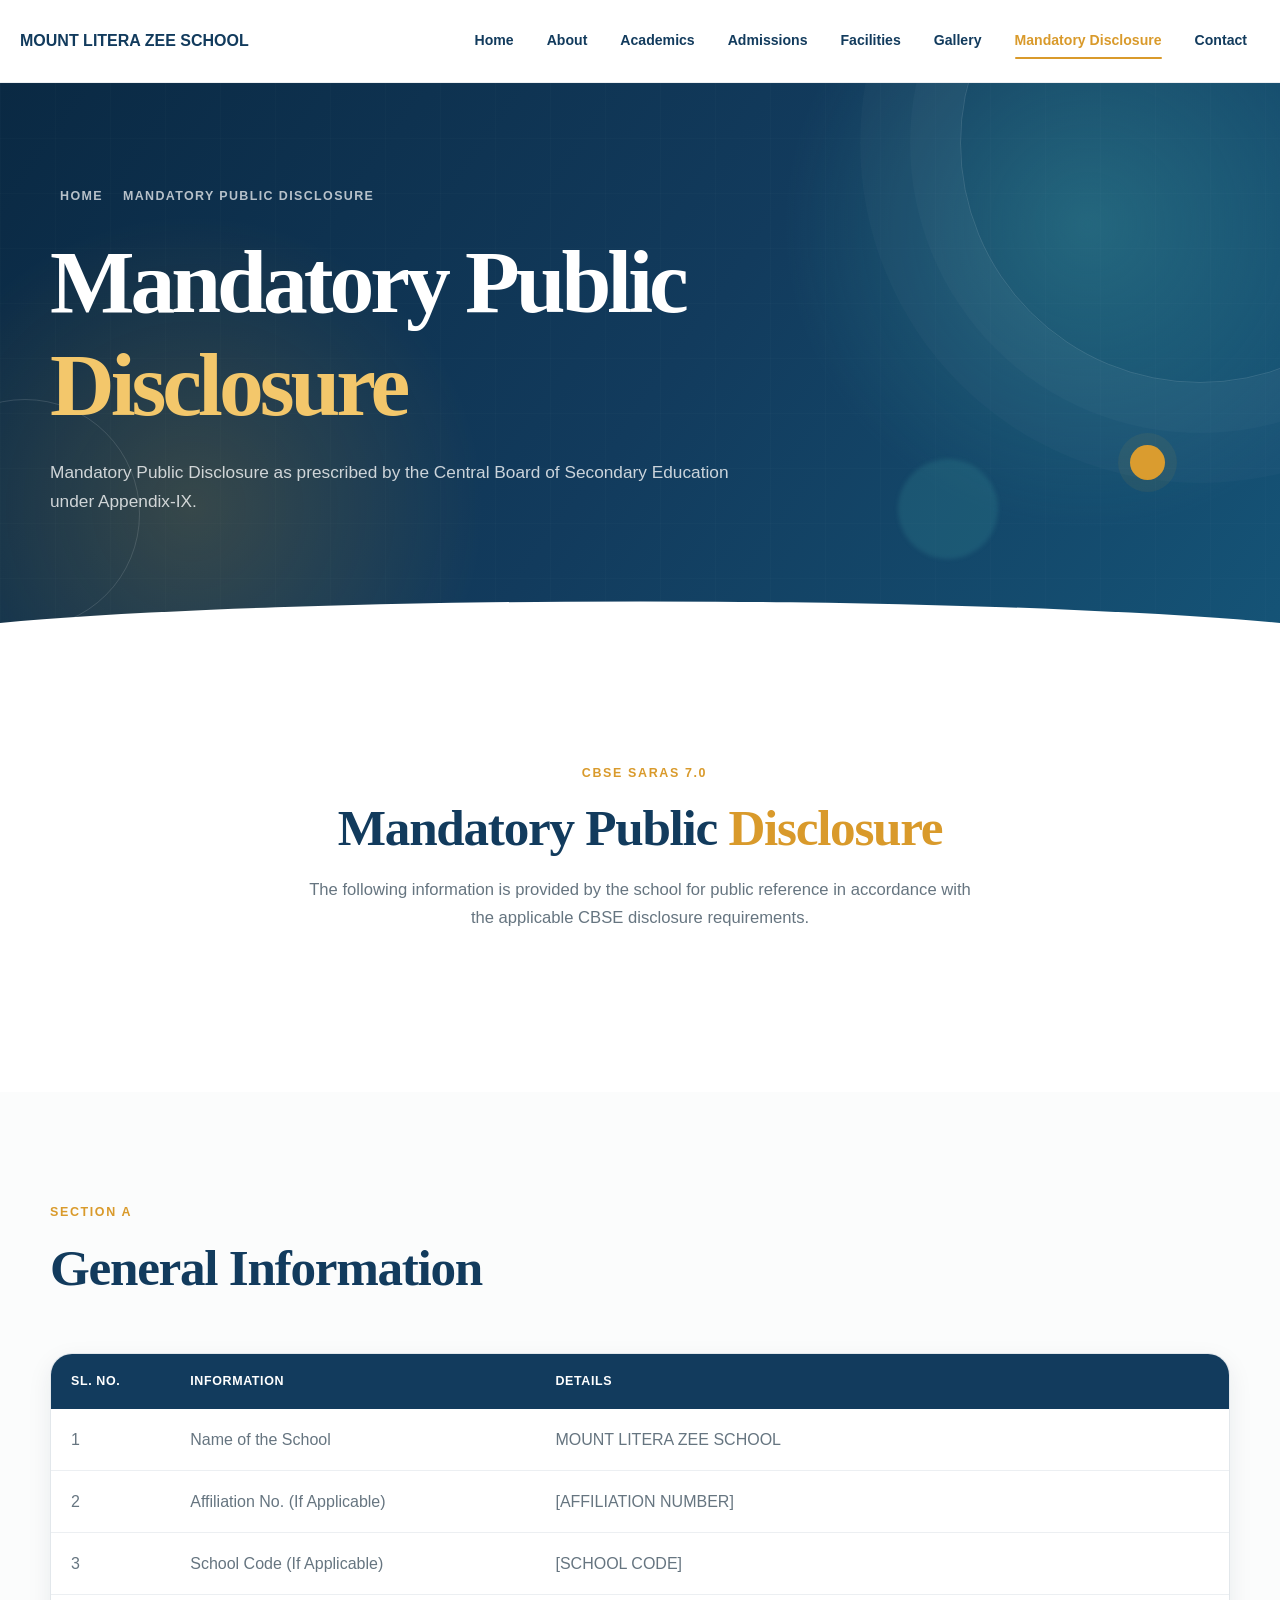
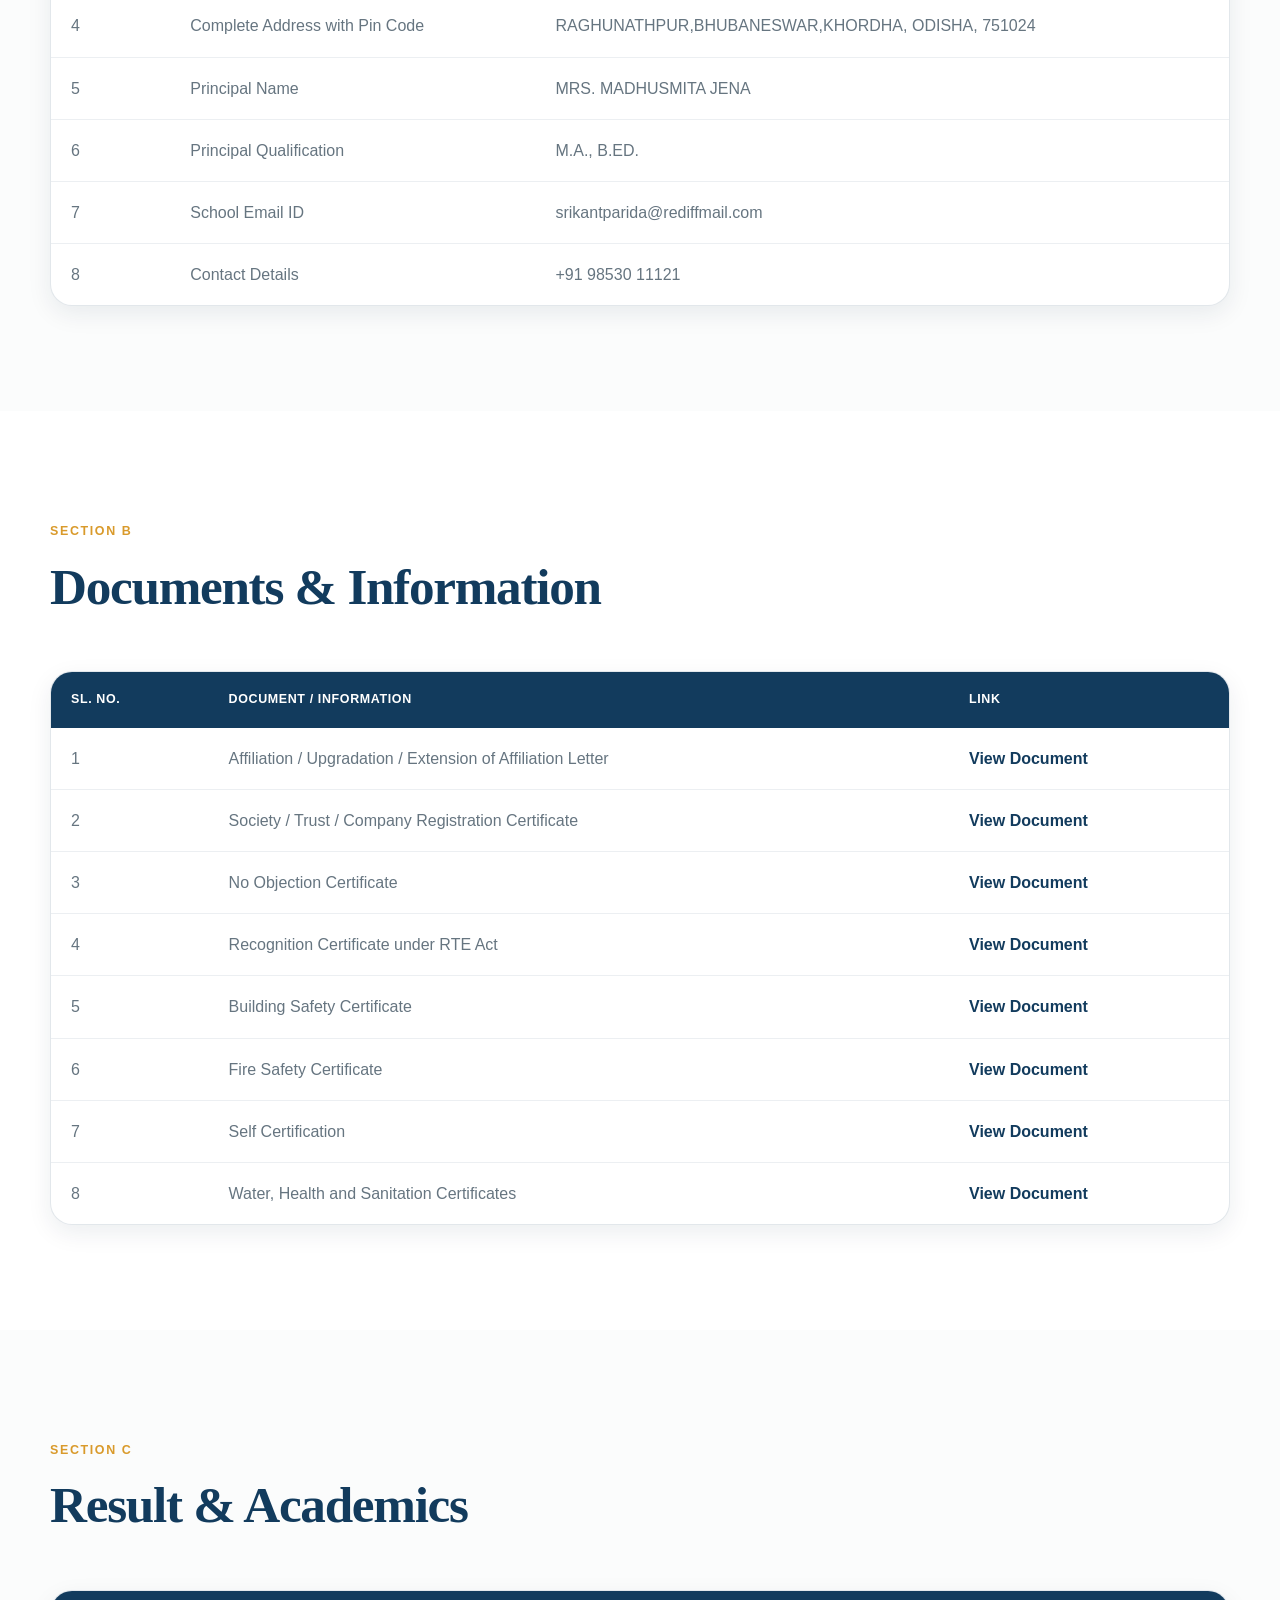
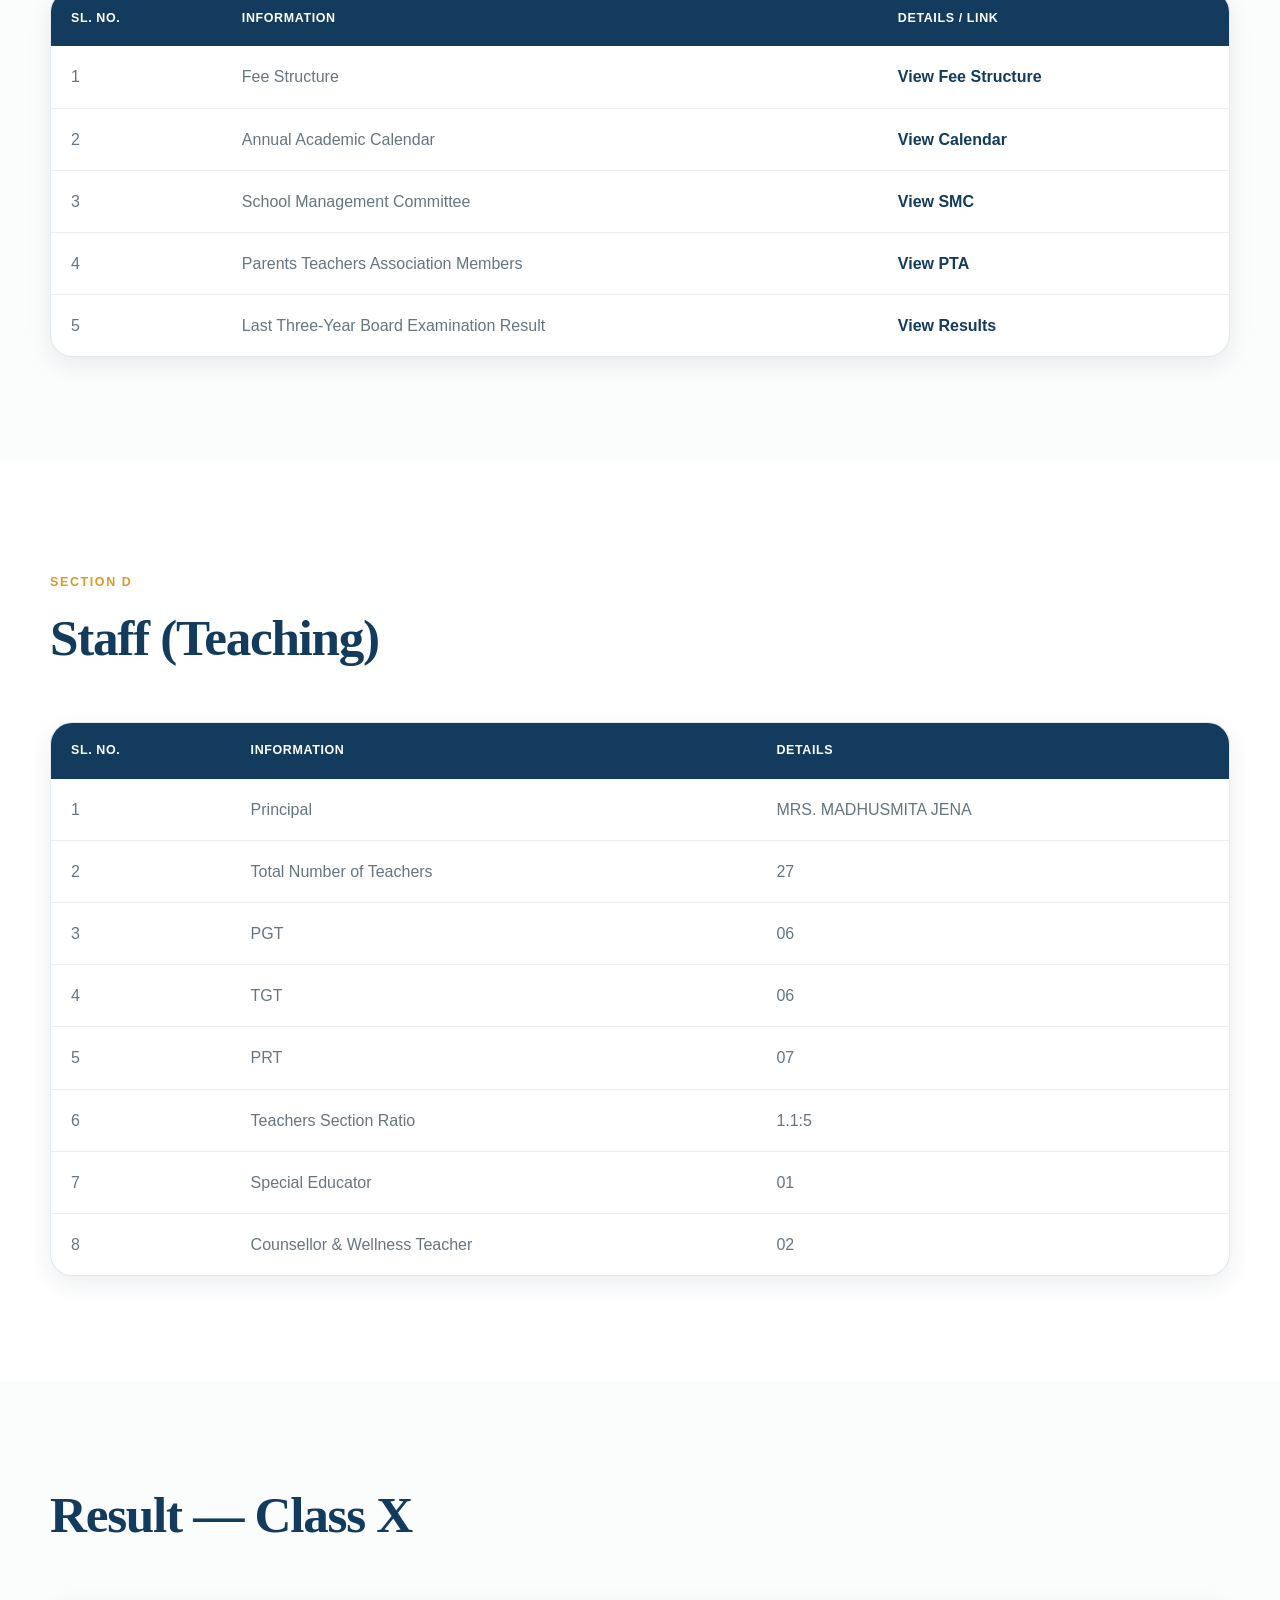
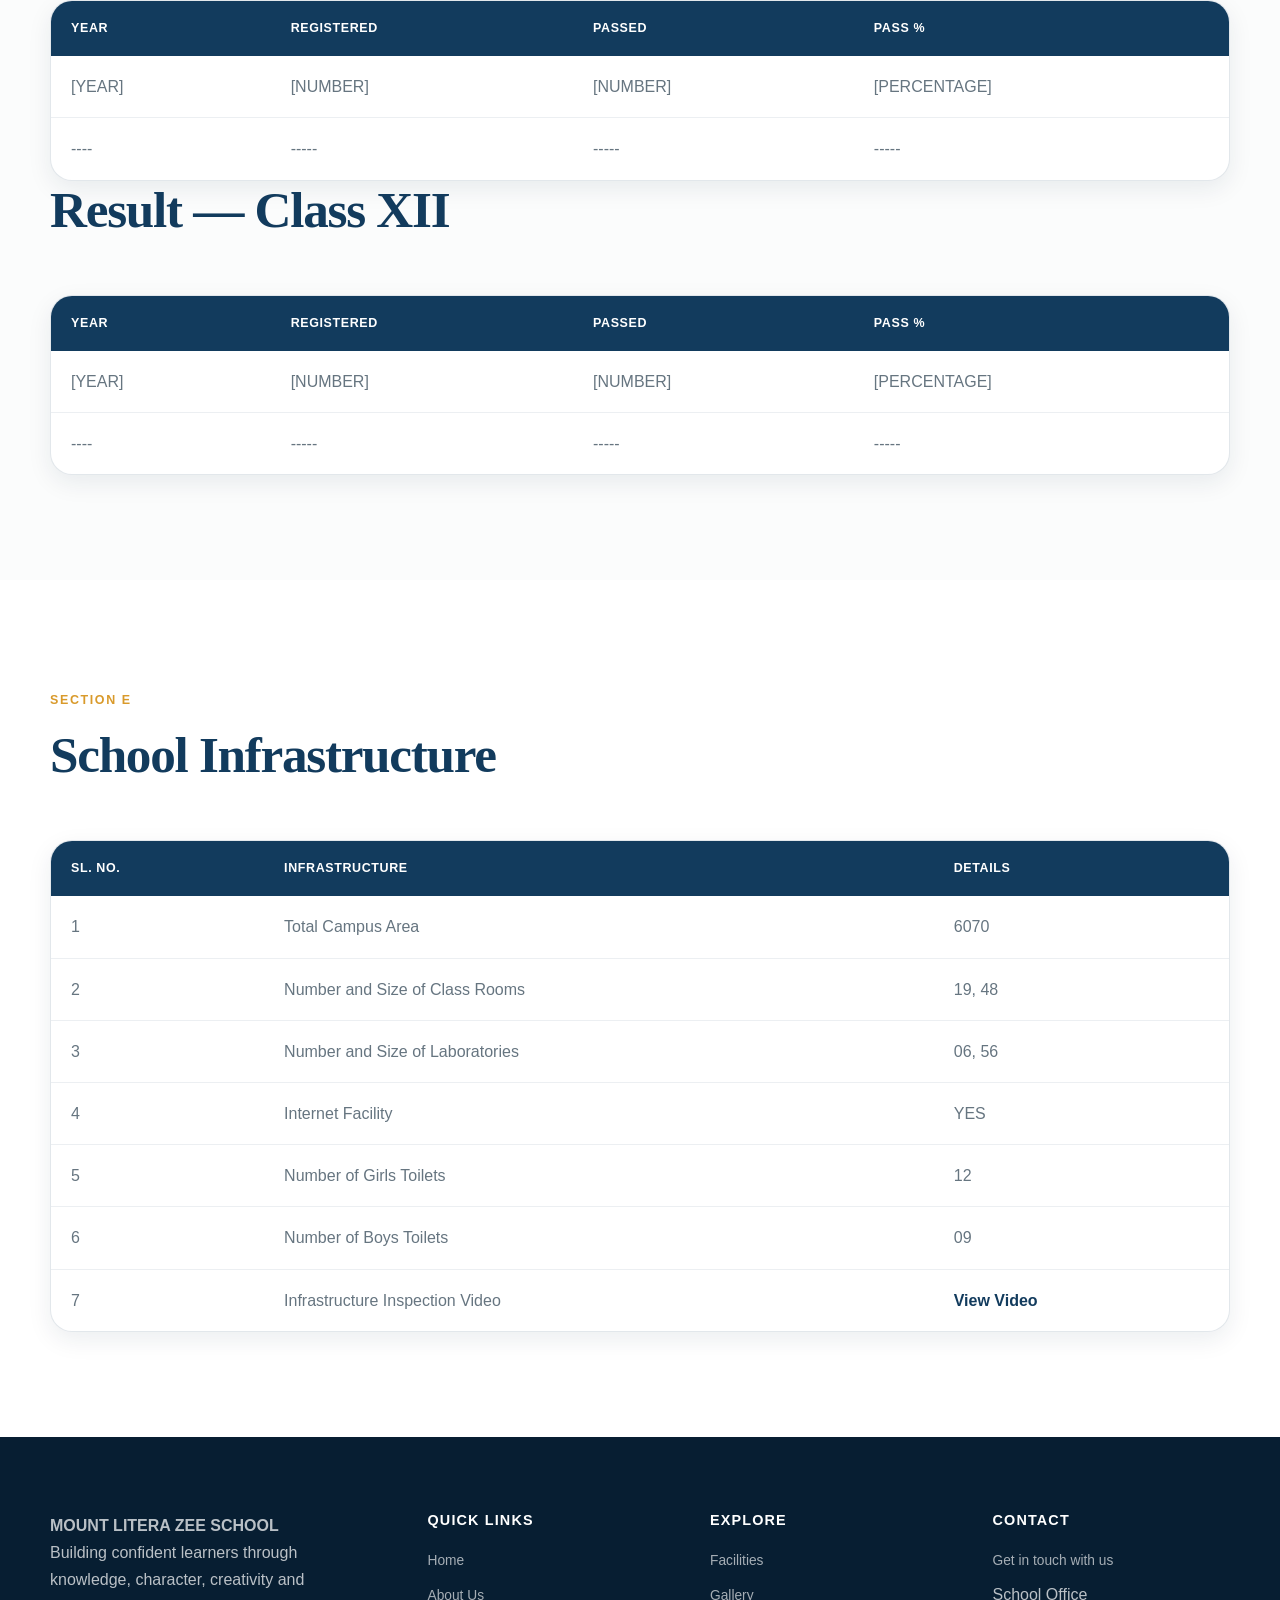
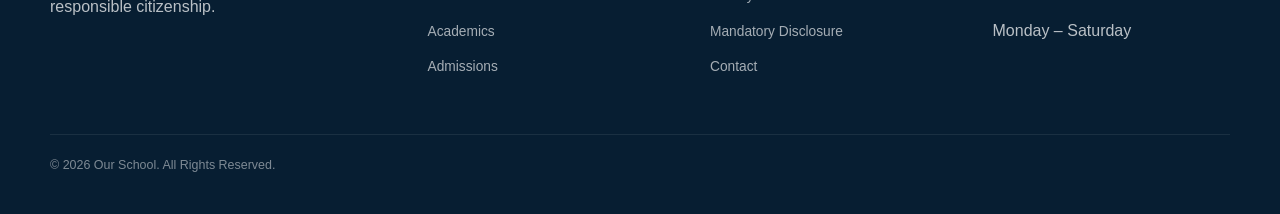
==== mandatory.html @ e3bb1623 "first commit" ====
<!DOCTYPE html>
<html lang="en">

<head>

    <meta charset="UTF-8">

    <meta name="viewport"
          content="width=device-width, initial-scale=1.0">

    <meta name="description"
          content="Mandatory Public Disclosure as per CBSE SARAS 7.0 Appendix-IX.">

    <meta name="keywords"
          content="CBSE Mandatory Public Disclosure, SARAS 7.0, Appendix IX">

    <meta name="author"
          content="School Management">

    <title>Mandatory Public Disclosure | Our School</title>

    <!-- EXISTING WEBSITE STYLESHEET ONLY -->
    <link rel="stylesheet"
          href="style.css">

</head>


<body>


    <!-- =====================================================
         EXISTING PAGE LOADER
         SAME AS ALL OTHER PAGES
    ====================================================== -->

    <div class="page-loader">

        <div class="loader-content">

            <div class="loader-logo">

                <img src="images/logo.png"
                     alt="School Logo"
                     onerror="this.style.display='none';">

            </div>

            <div class="loader-spinner"></div>

            <p>
                Loading...
            </p>

        </div>

    </div>


    <!-- =====================================================
         EXISTING SCROLL PROGRESS
    ====================================================== -->

    <div class="scroll-progress"></div>


    <!-- =====================================================
         EXISTING HEADER
         script.js loads the common header
    ====================================================== -->

    <div id="site-header"></div>


    <!-- =====================================================
         MANDATORY PUBLIC DISCLOSURE HERO
         Uses EXISTING hero classes
    ====================================================== -->

    <section class="inner-page-hero">

        <div class="inner-hero-shape shape-one"></div>

        <div class="inner-hero-shape shape-two"></div>

        <div class="inner-hero-shape shape-three"></div>


        <div class="container">

            <div class="inner-hero-content reveal">

                <span class="breadcrumb-label">

                    <i class="fa-solid fa-house"></i>

                    Home

                    <i class="fa-solid fa-angle-right"></i>

                    Mandatory Public Disclosure

                </span>


                <h1>

                    Mandatory Public

                    <span>
                        Disclosure
                    </span>

                </h1>


                <p>

                    Mandatory Public Disclosure as prescribed
                    by the Central Board of Secondary Education
                    under Appendix-IX.

                </p>

            </div>

        </div>


        <div class="hero-bottom-wave"></div>

    </section>



    <!-- =====================================================
         MAIN CONTENT
    ====================================================== -->

    <main>


        <!-- =================================================
             INTRODUCTION
        ================================================== -->

        <section class="section">

            <div class="container">

                <div class="section-heading center reveal">

                    <span class="section-label">

                        <i class="fa-solid fa-building-columns"></i>

                        CBSE SARAS 7.0

                    </span>


                    <h2>

                        Mandatory Public

                        <span>
                            Disclosure
                        </span>

                    </h2>


                    <p>

                        The following information is provided
                        by the school for public reference in
                        accordance with the applicable CBSE
                        disclosure requirements.

                    </p>

                </div>

            </div>

        </section>



        <!-- =================================================
             A. GENERAL INFORMATION
        ================================================== -->

        <section class="section">

            <div class="container">

                <div class="section-heading reveal">

                    <span class="section-label">
                        Section A
                    </span>

                    <h2>
                        General Information
                    </h2>

                </div>


                <div class="disclosure-table-wrapper reveal">

                    <table class="disclosure-table">

                        <thead>

                            <tr>

                                <th>
                                    Sl. No.
                                </th>

                                <th>
                                    Information
                                </th>

                                <th>
                                    Details
                                </th>

                            </tr>

                        </thead>


                        <tbody>

                            <tr>

                                <td>1</td>

                                <td>
                                    Name of the School
                                </td>

                                <td>
                                    MOUNT LITERA ZEE SCHOOL
                                </td>

                            </tr>


                            <tr>

                                <td>2</td>

                                <td>
                                    Affiliation No. (If Applicable)
                                </td>

                                <td>
                                    [AFFILIATION NUMBER]
                                </td>

                            </tr>


                            <tr>

                                <td>3</td>

                                <td>
                                    School Code (If Applicable)
                                </td>

                                <td>
                                    [SCHOOL CODE]
                                </td>

                            </tr>


                            <tr>

                                <td>4</td>

                                <td>
                                    Complete Address with Pin Code
                                </td>

                                <td>
                                    RAGHUNATHPUR,BHUBANESWAR,KHORDHA, ODISHA, 751024
                                </td>

                            </tr>


                            <tr>

                                <td>5</td>

                                <td>
                                    Principal Name
                                </td>

                                <td>
                                    MRS. MADHUSMITA JENA
                                </td>

                            </tr>


                            <tr>

                                <td>6</td>

                                <td>
                                    Principal Qualification
                                </td>

                                <td>
                                    M.A., B.ED.
                                </td>

                            </tr>


                            <tr>

                                <td>7</td>

                                <td>
                                    School Email ID
                                </td>

                                <td>
                                    srikantparida@rediffmail.com
                                </td>

                            </tr>


                            <tr>

                                <td>8</td>

                                <td>
                                    Contact Details
                                </td>

                                <td>
                                    +91 98530 11121
                                </td>

                            </tr>

                        </tbody>

                    </table>

                </div>

            </div>

        </section>



        <!-- =================================================
             B. DOCUMENTS & INFORMATION
        ================================================== -->

        <section class="section">

            <div class="container">

                <div class="section-heading reveal">

                    <span class="section-label">
                        Section B
                    </span>

                    <h2>
                        Documents & Information
                    </h2>

                </div>


                <div class="section-table-wrapper reveal">

                    <table class="disclosure-table">

                        <thead>

                            <tr>

                                <th>
                                    Sl. No.
                                </th>

                                <th>
                                    Document / Information
                                </th>

                                <th>
                                    Link
                                </th>

                            </tr>

                        </thead>


                        <tbody>

                            <tr>
                                <td>1</td>

                                <td>
                                    Affiliation / Upgradation /
                                    Extension of Affiliation Letter
                                </td>

                                <td>
                                    <a href="documents/affiliation-letter.pdf"
                                       target="_blank">

                                        View Document

                                    </a>
                                </td>
                            </tr>


                            <tr>
                                <td>2</td>

                                <td>
                                    Society / Trust / Company
                                    Registration Certificate
                                </td>

                                <td>
                                    <a href="documents/trust-registration.pdf"
                                       target="_blank">

                                        View Document

                                    </a>
                                </td>
                            </tr>


                            <tr>
                                <td>3</td>

                                <td>
                                    No Objection Certificate
                                </td>

                                <td>
                                    <a href="documents/noc.pdf"
                                       target="_blank">

                                        View Document

                                    </a>
                                </td>
                            </tr>


                            <tr>
                                <td>4</td>

                                <td>
                                    Recognition Certificate under RTE Act
                                </td>

                                <td>
                                    <a href="documents/rte-recognition.pdf"
                                       target="_blank">

                                        View Document

                                    </a>
                                </td>
                            </tr>


                            <tr>
                                <td>5</td>

                                <td>
                                    Building Safety Certificate
                                </td>

                                <td>
                                    <a href="documents/building-safety.pdf"
                                       target="_blank">

                                        View Document

                                    </a>
                                </td>
                            </tr>


                            <tr>
                                <td>6</td>

                                <td>
                                    Fire Safety Certificate
                                </td>

                                <td>
                                    <a href="documents/fire-safety.pdf"
                                       target="_blank">

                                        View Document

                                    </a>
                                </td>
                            </tr>


                            <tr>
                                <td>7</td>

                                <td>
                                    Self Certification
                                </td>

                                <td>
                                    <a href="documents/self-certification.pdf"
                                       target="_blank">

                                        View Document

                                    </a>
                                </td>
                            </tr>


                            <tr>
                                <td>8</td>

                                <td>
                                    Water, Health and Sanitation
                                    Certificates
                                </td>

                                <td>
                                    <a href="documents/water-health-sanitation.pdf"
                                       target="_blank">

                                        View Document

                                    </a>
                                </td>
                            </tr>

                        </tbody>

                    </table>

                </div>

            </div>

        </section>



        <!-- =================================================
             C. RESULT & ACADEMICS
        ================================================== -->

        <section class="section">

            <div class="container">

                <div class="section-heading reveal">

                    <span class="section-label">
                        Section C
                    </span>

                    <h2>
                        Result & Academics
                    </h2>

                </div>


                <div class="disclosure-table-wrapper reveal">

                    <table class="disclosure-table">

                        <thead>

                            <tr>

                                <th>
                                    Sl. No.
                                </th>

                                <th>
                                    Information
                                </th>

                                <th>
                                    Details / Link
                                </th>

                            </tr>

                        </thead>


                        <tbody>

                            <tr>

                                <td>1</td>

                                <td>
                                    Fee Structure
                                </td>

                                <td>
                                    <a href="documents/fee-structure.pdf"
                                       target="_blank">

                                        View Fee Structure

                                    </a>
                                </td>

                            </tr>


                            <tr>

                                <td>2</td>

                                <td>
                                    Annual Academic Calendar
                                </td>

                                <td>
                                    <a href="documents/academic-calendar.pdf"
                                       target="_blank">

                                        View Calendar

                                    </a>
                                </td>

                            </tr>


                            <tr>

                                <td>3</td>

                                <td>
                                    School Management Committee
                                </td>

                                <td>
                                    <a href="documents/smc.pdf"
                                       target="_blank">

                                        View SMC

                                    </a>
                                </td>

                            </tr>


                            <tr>

                                <td>4</td>

                                <td>
                                    Parents Teachers Association
                                    Members
                                </td>

                                <td>
                                    <a href="documents/pta.pdf"
                                       target="_blank">

                                        View PTA

                                    </a>
                                </td>

                            </tr>


                            <tr>

                                <td>5</td>

                                <td>
                                    Last Three-Year Board Examination
                                    Result
                                </td>

                                <td>
                                    <a href="documents/board-results.pdf"
                                       target="_blank">

                                        View Results

                                    </a>
                                </td>

                            </tr>

                        </tbody>

                    </table>

                </div>

            </div>

        </section>



        <!-- =================================================
             D. STAFF
        ================================================== -->

        <section class="section">

            <div class="container">

                <div class="section-heading reveal">

                    <span class="section-label">
                        Section D
                    </span>

                    <h2>
                        Staff (Teaching)
                    </h2>

                </div>


                <div class="disclosure-table-wrapper reveal">

                    <table class="disclosure-table">

                        <thead>

                            <tr>

                                <th>
                                    Sl. No.
                                </th>

                                <th>
                                    Information
                                </th>

                                <th>
                                    Details
                                </th>

                            </tr>

                        </thead>


                        <tbody>

                            <tr>

                                <td>1</td>

                                <td>
                                    Principal
                                </td>

                                <td>
                                    MRS. MADHUSMITA JENA
                                </td>

                            </tr>


                            <tr>

                                <td>2</td>

                                <td>
                                    Total Number of Teachers
                                </td>

                                <td>
                                    27
                                </td>

                            </tr>


                            <tr>

                                <td>3</td>

                                <td>
                                    PGT
                                </td>

                                <td>
                                    06
                                </td>

                            </tr>


                            <tr>

                                <td>4</td>

                                <td>
                                    TGT
                                </td>

                                <td>
                                    06
                                </td>

                            </tr>


                            <tr>

                                <td>5</td>

                                <td>
                                    PRT
                                </td>

                                <td>
                                    07
                                </td>

                            </tr>


                            <tr>

                                <td>6</td>

                                <td>
                                    Teachers Section Ratio
                                </td>

                                <td>
                                    1.1:5
                                </td>

                            </tr>


                            <tr>

                                <td>7</td>

                                <td>
                                    Special Educator
                                </td>

                                <td>
                                    01
                                </td>

                            </tr>


                            <tr>

                                <td>8</td>

                                <td>
                                    Counsellor & Wellness Teacher
                                </td>

                                <td>
                                    02
                                </td>

                            </tr>

                        </tbody>

                    </table>

                </div>

            </div>

        </section>



        <!-- =================================================
             E. RESULT CLASS X
        ================================================== -->

        <section class="section">

            <div class="container">

                <div class="section-heading reveal">

                    

                    <h2>
                        Result — Class X
                    </h2>

                </div>


                <div class="disclosure-table-wrapper reveal">

                    <table class="disclosure-table">

                        <thead>

                            <tr>

                                <th>
                                    Year
                                </th>

                                <th>
                                    Registered
                                </th>

                                <th>
                                    Passed
                                </th>

                                <th>
                                    Pass %
                                </th>

                            </tr>

                        </thead>


                        <tbody>

                            <tr>

                                <td>[YEAR]</td>

                                <td>[NUMBER]</td>

                                <td>[NUMBER]</td>

                                <td>[PERCENTAGE]</td>

                            </tr>
                            <tr>

                                <td>----</td>

                                <td>-----</td>

                                <td>-----</td>

                                <td>-----</td>

                            </tr>

                        </tbody>

                    </table>

                </div>

            </div>

        



        <!-- =================================================
             F. RESULT CLASS XII
        ================================================== -->

      

            <div class="container">

                <div class="section-heading reveal">

                    

                    <h2>
                        Result — Class XII
                    </h2>

                </div>


                <div class="disclosure-table-wrapper reveal">

                    <table class="disclosure-table">

                        <thead>

                            <tr>

                                <th>
                                    Year
                                </th>

                                <th>
                                    Registered
                                </th>

                                <th>
                                    Passed
                                </th>

                                <th>
                                    Pass %
                                </th>

                            </tr>

                        </thead>


                        <tbody>

                            <tr>

                                <td>[YEAR]</td>

                                <td>[NUMBER]</td>

                                <td>[NUMBER]</td>

                                <td>[PERCENTAGE]</td>

                            </tr>
                             <tr>

                                <td>----</td>

                                <td>-----</td>

                                <td>-----</td>

                                <td>-----</td>

                            </tr>

                        </tbody>

                    </table>

                </div>

            </div>

        </section>



        <!-- =================================================
             G. SCHOOL INFRASTRUCTURE
        ================================================== -->

        <section class="section">

            <div class="container">

                <div class="section-heading reveal">

                    <span class="section-label">
                        Section e
                    </span>

                    <h2>
                        School Infrastructure
                    </h2>

                </div>


                <div class="disclosure-table-wrapper reveal">

                    <table class="disclosure-table">

                        <thead>

                            <tr>

                                <th>
                                    Sl. No.
                                </th>

                                <th>
                                    Infrastructure
                                </th>

                                <th>
                                    Details
                                </th>

                            </tr>

                        </thead>


                        <tbody>

                            <tr>

                                <td>1</td>

                                <td>
                                    Total Campus Area
                                </td>

                                <td>
                                    6070
                                </td>

                            </tr>


                            <tr>

                                <td>2</td>

                                <td>
                                    Number and Size of Class Rooms
                                </td>

                                <td>
                                    19, 48
                                </td>

                            </tr>


                            <tr>

                                <td>3</td>

                                <td>
                                    Number and Size of Laboratories
                                </td>

                                <td>
                                    06, 56
                                </td>

                            </tr>


                            <tr>

                                <td>4</td>

                                <td>
                                    Internet Facility
                                </td>

                                <td>
                                    YES 
                                </td>

                            </tr>


                            <tr>

                                <td>5</td>

                                <td>
                                    Number of Girls Toilets
                                </td>

                                <td>
                                    12
                                </td>

                            </tr>


                            <tr>

                                <td>6</td>

                                <td>
                                    Number of Boys Toilets
                                </td>

                                <td>
                                    09
                                </td>

                            </tr>


                            <tr>

                                <td>7</td>

                                <td>
                                    Infrastructure Inspection Video
                                </td>

                                <td>

                                    <a href="[YOUTUBE VIDEO URL]"
                                       target="_blank">

                                        View Video

                                    </a>

                                </td>

                            </tr>

                        </tbody>

                    </table>

                </div>

            </div>

        </section>



       


        <!-- =================================================
             LAST UPDATED
        ================================================== -->

        


    </main>


    <!-- =====================================================
         EXISTING FOOTER
         script.js loads the common footer
    ====================================================== -->

    <div id="site-footer"></div>


    <!-- =====================================================
         EXISTING BACK TO TOP
    ====================================================== -->

    <button id="backToTop"
            class="back-to-top"
            aria-label="Back to top">

        <i class="fa-solid fa-arrow-up"></i>

    </button>


    <!-- =====================================================
         EXISTING WEBSITE JAVASCRIPT ONLY
    ====================================================== -->

    <script src="script.js"></script>


</body>

</html>
---- style.css ----
/* -------------------------
   1. ROOT / RESET
------------------------- */

:root {
    --primary: #123b5d;
    --primary-dark: #0b2941;
    --primary-light: #1d628d;
    --secondary: #d99a2b;
    --secondary-light: #f3c76b;
    --accent: #43a6a8;
    --cream: #f7f3eb;
    --paper: #ffffff;
    --soft: #eef4f6;
    --ink: #172633;
    --muted: #667580;
    --border: rgba(18, 59, 93, 0.12);
    --shadow-sm: 0 8px 24px rgba(13, 38, 58, 0.08);
    --shadow: 0 18px 50px rgba(13, 38, 58, 0.12);
    --shadow-lg: 0 28px 80px rgba(13, 38, 58, 0.18);
    --radius-sm: 10px;
    --radius: 18px;
    --radius-lg: 30px;
    --container: 1180px;
    --transition: 0.35s cubic-bezier(.2,.8,.2,1);
    --transition-slow: 0.7s cubic-bezier(.2,.8,.2,1);
}

*,
*::before,
*::after {
    box-sizing: border-box;
}

html {
    scroll-behavior: smooth;
    scroll-padding-top: 90px;
}

body {
    margin: 0;
    padding: 0;
    background: var(--paper);
    color: var(--ink);
    font-family: "DM Sans", Arial, sans-serif;
    font-size: 16px;
    line-height: 1.7;
    overflow-x: hidden;
}

body::selection {
    background: var(--secondary);
    color: #fff;
}

img {
    display: block;
    max-width: 100%;
}

a {
    color: inherit;
    text-decoration: none;
}

button,
input,
textarea,
select {
    font: inherit;
}

button {
    cursor: pointer;
}

ul,
ol {
    margin: 0;
    padding: 0;
}

p {
    margin: 0 0 18px;
}

h1,
h2,
h3,
h4,
h5,
h6 {
    margin: 0 0 18px;
    color: var(--primary);
    font-family: "Playfair Display", Georgia, serif;
    line-height: 1.15;
}

h1 span,
h2 span {
    color: var(--secondary);
}

::placeholder {
    color: #9aa6ad;
}


/* -------------------------
   2. GLOBAL LAYOUT
------------------------- */

.container {
    width: min(calc(100% - 40px), var(--container));
    margin-inline: auto;
}

.section {
    position: relative;
    padding: 105px 0;
    overflow: hidden;
}

.section:nth-of-type(even) {
    background: #fbfcfc;
}

.section-heading {
    position: relative;
    max-width: 760px;
    margin-bottom: 55px;
}

.section-heading.center {
    margin-inline: auto;
    text-align: center;
}

.section-heading h2 {
    font-size: clamp(2.2rem, 4vw, 3.7rem);
    letter-spacing: -0.025em;
}

.section-heading p {
    max-width: 680px;
    color: var(--muted);
    font-size: 1.04rem;
}

.section-heading.center p {
    margin-inline: auto;
}

.section-label {
    display: inline-flex;
    align-items: center;
    gap: 9px;
    margin-bottom: 15px;
    color: var(--secondary);
    font-size: .78rem;
    font-weight: 800;
    letter-spacing: .13em;
    text-transform: uppercase;
}

.section-label i {
    font-size: .85rem;
}

.section-label.light {
    color: var(--secondary-light);
}


/* -------------------------
   3. PAGE LOADER
------------------------- */

.page-loader {
    position: fixed;
    inset: 0;
    z-index: 99999;
    display: grid;
    place-items: center;
    background:
        radial-gradient(circle at 50% 35%, rgba(67,166,168,.18), transparent 35%),
        var(--primary-dark);
    transition: opacity .65s ease, visibility .65s ease;
}

.page-loader.loaded,
body.loaded .page-loader {
    opacity: 0;
    visibility: hidden;
    pointer-events: none;
}

.loader-content {
    display: flex;
    flex-direction: column;
    align-items: center;
    gap: 18px;
    color: #fff;
}

.loader-logo {
    width: 92px;
    height: 92px;
    display: grid;
    place-items: center;
    border-radius: 50%;
    background: rgba(255,255,255,.1);
    border: 1px solid rgba(255,255,255,.18);
    animation: loaderPulse 1.8s ease-in-out infinite;
}

.loader-logo img {
    max-width: 68px;
    max-height: 68px;
    object-fit: contain;
}

.loader-spinner {
    width: 42px;
    height: 42px;
    border: 3px solid rgba(255,255,255,.2);
    border-top-color: var(--secondary);
    border-radius: 50%;
    animation: spin .85s linear infinite;
}

.loader-content p {
    margin: 0;
    font-size: .82rem;
    letter-spacing: .18em;
    text-transform: uppercase;
    opacity: .72;
}


/* -------------------------
   4. SCROLL PROGRESS
------------------------- */

.scroll-progress {
    position: fixed;
    top: 0;
    left: 0;
    z-index: 10001;
    width: 0;
    height: 4px;
    background: linear-gradient(90deg, var(--secondary), var(--accent));
    box-shadow: 0 0 16px rgba(67,166,168,.45);
    transition: width .08s linear;
}


/* -------------------------
   5. SHARED HEADER
------------------------- */

#site-header {
    position: relative;
    z-index: 1000;
}

.site-header,
.main-header,
header {
    position: relative;
    z-index: 1000;
}

.site-header {
    background: rgba(255,255,255,.94);
    backdrop-filter: blur(18px);
    -webkit-backdrop-filter: blur(18px);
    border-bottom: 1px solid rgba(18,59,93,.08);
    transition: var(--transition);
}

.site-header.scrolled,
.main-header.scrolled {
    background: rgba(255,255,255,.97);
    box-shadow: 0 8px 30px rgba(13,38,58,.08);
}

.header-container,
.nav-container,
.site-header .container {
    width: min(calc(100% - 40px), 1240px);
    margin-inline: auto;
}

.site-header .container,
.header-container {
    min-height: 82px;
    display: flex;
    align-items: center;
    justify-content: space-between;
    gap: 30px;
}

.logo,
.site-logo,
.logo-link {
    display: inline-flex;
    align-items: center;
    gap: 12px;
    color: var(--primary);
    font-weight: 800;
}

.logo img,
.site-logo img,
.logo-link img {
    width: auto;
    max-height: 62px;
    object-fit: contain;
}

.nav-menu,
.main-nav,
nav ul {
    display: flex;
    align-items: center;
    gap: 7px;
    list-style: none;
}

.nav-menu a,
.main-nav a,
nav a {
    position: relative;
    display: inline-flex;
    align-items: center;
    gap: 7px;
    padding: 10px 13px;
    color: var(--primary);
    font-size: .88rem;
    font-weight: 700;
    transition: var(--transition);
}

.nav-menu a::after,
.main-nav a::after,
nav a::after {
    content: "";
    position: absolute;
    left: 13px;
    right: 13px;
    bottom: 4px;
    height: 2px;
    border-radius: 10px;
    background: var(--secondary);
    transform: scaleX(0);
    transform-origin: center;
    transition: transform .3s ease;
}

.nav-menu a:hover,
.main-nav a:hover,
nav a:hover,
.nav-menu a.active,
.main-nav a.active,
nav a.active {
    color: var(--secondary);
}

.nav-menu a:hover::after,
.main-nav a:hover::after,
nav a:hover::after,
.nav-menu a.active::after,
.main-nav a.active::after,
nav a.active::after {
    transform: scaleX(1);
}

.menu-toggle,
.mobile-menu-toggle {
    display: none;
    width: 46px;
    height: 46px;
    border: 0;
    border-radius: 12px;
    background: var(--primary);
    color: #fff;
}


/* -------------------------
   6. HERO
------------------------- */

.inner-page-hero {
    position: relative;
    min-height: 500px;
    display: flex;
    align-items: center;
    isolation: isolate;
    overflow: hidden;
    color: #fff;
    background:
        radial-gradient(circle at 85% 25%, rgba(67,166,168,.35), transparent 26%),
        radial-gradient(circle at 15% 75%, rgba(217,154,43,.2), transparent 25%),
        linear-gradient(125deg, #0a2943 0%, #123b5d 52%, #155477 100%);
}

.inner-page-hero::before {
    content: "";
    position: absolute;
    inset: 0;
    z-index: -1;
    opacity: .2;
    background-image:
        linear-gradient(rgba(255,255,255,.08) 1px, transparent 1px),
        linear-gradient(90deg, rgba(255,255,255,.08) 1px, transparent 1px);
    background-size: 55px 55px;
    animation: gridDrift 18s linear infinite;
}

.inner-page-hero::after {
    content: "";
    position: absolute;
    z-index: -1;
    width: 480px;
    height: 480px;
    right: -160px;
    top: -180px;
    border-radius: 50%;
    border: 1px solid rgba(255,255,255,.13);
    box-shadow:
        0 0 0 50px rgba(255,255,255,.025),
        0 0 0 100px rgba(255,255,255,.02);
    animation: heroOrbit 14s ease-in-out infinite;
}

.inner-hero-content {
    position: relative;
    max-width: 850px;
    padding: 95px 0 115px;
    color: #fff;
}

.inner-hero-content h1 {
    max-width: 900px;
    margin-bottom: 22px;
    color: #fff;
    font-size: clamp(3rem, 7vw, 6rem);
    letter-spacing: -.045em;
    animation: heroTextIn .9s .15s both cubic-bezier(.2,.8,.2,1);
}

.inner-hero-content h1 span {
    display: inline-block;
    color: var(--secondary-light);
}

.inner-hero-content p {
    max-width: 700px;
    color: rgba(255,255,255,.78);
    font-size: 1.08rem;
    animation: heroTextIn .9s .3s both cubic-bezier(.2,.8,.2,1);
}

.breadcrumb-label {
    display: inline-flex;
    align-items: center;
    gap: 10px;
    margin-bottom: 22px;
    color: rgba(255,255,255,.7);
    font-size: .78rem;
    font-weight: 800;
    letter-spacing: .11em;
    text-transform: uppercase;
}

.breadcrumb-label i {
    color: var(--secondary-light);
}

.inner-hero-shape {
    position: absolute;
    z-index: -1;
    border-radius: 50%;
    pointer-events: none;
}

.shape-one {
    width: 230px;
    height: 230px;
    left: -90px;
    bottom: 20px;
    border: 1px solid rgba(255,255,255,.13);
    animation: floatSlow 8s ease-in-out infinite;
}

.shape-two {
    width: 100px;
    height: 100px;
    right: 22%;
    bottom: 16%;
    background: rgba(67,166,168,.18);
    filter: blur(2px);
    animation: floatMedium 6s ease-in-out infinite;
}

.shape-three {
    width: 35px;
    height: 35px;
    right: 9%;
    bottom: 30%;
    background: var(--secondary);
    box-shadow: 0 0 0 12px rgba(217,154,43,.08);
    animation: floatTiny 4s ease-in-out infinite;
}

.hero-bottom-wave {
    position: absolute;
    z-index: 2;
    left: -2%;
    right: -2%;
    bottom: -1px;
    height: 70px;
    background: var(--paper);
    clip-path: ellipse(58% 70% at 50% 100%);
}

.facilities-hero .hero-bottom-wave {
    background: #fff;
}


/* -------------------------
   7. BUTTONS
------------------------- */

.btn {
    position: relative;
    display: inline-flex;
    align-items: center;
    justify-content: center;
    gap: 10px;
    min-height: 48px;
    padding: 13px 22px;
    border: 1px solid transparent;
    border-radius: 999px;
    font-size: .88rem;
    font-weight: 800;
    letter-spacing: .01em;
    overflow: hidden;
    isolation: isolate;
    transition: transform var(--transition), box-shadow var(--transition), background var(--transition), color var(--transition);
}

.btn::before {
    content: "";
    position: absolute;
    inset: 0;
    z-index: -1;
    background: linear-gradient(100deg, rgba(255,255,255,0), rgba(255,255,255,.3), rgba(255,255,255,0));
    transform: translateX(-120%);
    transition: transform .65s ease;
}

.btn:hover::before {
    transform: translateX(120%);
}

.btn:hover {
    transform: translateY(-4px);
}

.btn-primary {
    color: #fff;
    background: var(--primary);
    box-shadow: 0 12px 28px rgba(18,59,93,.22);
}

.btn-primary:hover {
    background: var(--primary-light);
    box-shadow: 0 18px 35px rgba(18,59,93,.28);
}

.btn-outline {
    color: var(--primary);
    border-color: rgba(18,59,93,.22);
    background: #fff;
}

.btn-outline:hover {
    color: #fff;
    border-color: var(--primary);
    background: var(--primary);
}

.btn-light {
    color: var(--primary);
    background: #fff;
    box-shadow: 0 12px 30px rgba(0,0,0,.14);
}

.btn-transparent {
    color: #fff;
    border-color: rgba(255,255,255,.38);
    background: rgba(255,255,255,.06);
    backdrop-filter: blur(8px);
}

.btn-transparent:hover {
    color: var(--primary);
    background: #fff;
}

.hero-mini-buttons {
    display: flex;
    flex-wrap: wrap;
    gap: 13px;
    margin-top: 30px;
}


/* -------------------------
   8. FACILITIES INTRO
------------------------- */

.facilities-introduction {
    background:
        radial-gradient(circle at 0 0, rgba(67,166,168,.08), transparent 30%),
        #fff;
}

.section-grid {
    display: grid;
    grid-template-columns: 1fr 1fr;
    align-items: center;
    gap: clamp(45px, 7vw, 100px);
}

.section-image {
    position: relative;
}

.image-frame {
    position: relative;
    padding: 14px;
    border-radius: var(--radius-lg);
    background: linear-gradient(135deg, rgba(217,154,43,.2), rgba(67,166,168,.18));
    transform: rotate(-1.5deg);
    transition: var(--transition-slow);
}

.image-frame:hover {
    transform: rotate(0) translateY(-8px);
}

.image-frame img {
    width: 100%;
    height: 500px;
    object-fit: cover;
    border-radius: 22px;
    box-shadow: var(--shadow-lg);
    transition: transform .8s cubic-bezier(.2,.8,.2,1);
}

.image-frame:hover img {
    transform: scale(1.025);
}

.image-frame-decoration {
    position: absolute;
    width: 100px;
    height: 100px;
    right: -25px;
    bottom: -25px;
    border: 8px solid var(--secondary);
    border-radius: 24px;
    opacity: .8;
    animation: floatMedium 5s ease-in-out infinite;
}

.floating-facility-card {
    position: absolute;
    left: -25px;
    bottom: 40px;
    display: flex;
    align-items: center;
    gap: 14px;
    min-width: 225px;
    padding: 17px 19px;
    border: 1px solid rgba(255,255,255,.75);
    border-radius: 16px;
    background: rgba(255,255,255,.9);
    box-shadow: var(--shadow);
    backdrop-filter: blur(16px);
    animation: floatSlow 6s ease-in-out infinite;
}

.facility-card-icon {
    width: 46px;
    height: 46px;
    display: grid;
    place-items: center;
    flex: 0 0 auto;
    border-radius: 13px;
    color: #fff;
    background: linear-gradient(135deg, var(--primary), var(--accent));
}

.floating-facility-card strong,
.floating-facility-card span {
    display: block;
}

.floating-facility-card strong {
    color: var(--primary);
    font-size: .95rem;
}

.floating-facility-card span {
    color: var(--muted);
    font-size: .78rem;
}

.section-content h2 {
    font-size: clamp(2.2rem, 4vw, 3.5rem);
}

.section-content p {
    color: var(--muted);
}

.facility-intro-points {
    display: grid;
    gap: 12px;
    margin-top: 27px;
}

.facility-intro-points > div,
.technology-points > div {
    display: flex;
    align-items: center;
    gap: 12px;
}

.facility-intro-points i {
    color: var(--accent);
}

.facility-intro-points span {
    color: var(--primary);
    font-weight: 700;
}


/* -------------------------
   9. FACILITY STATISTICS
------------------------- */

.facility-statistics {
    position: relative;
    padding: 65px 0;
    color: #fff;
    overflow: hidden;
    background:
        radial-gradient(circle at 20% 30%, rgba(67,166,168,.25), transparent 28%),
        linear-gradient(135deg, var(--primary-dark), var(--primary));
}

.facility-statistics::after {
    content: "";
    position: absolute;
    width: 500px;
    height: 500px;
    right: -250px;
    top: -250px;
    border: 1px solid rgba(255,255,255,.1);
    border-radius: 50%;
    box-shadow: 0 0 0 60px rgba(255,255,255,.025);
    animation: heroOrbit 16s linear infinite;
}

.facility-stat-grid {
    position: relative;
    z-index: 1;
    display: grid;
    grid-template-columns: repeat(4, 1fr);
}

.facility-stat-item {
    position: relative;
    display: flex;
    flex-direction: column;
    align-items: center;
    padding: 20px;
    text-align: center;
}

.facility-stat-item + .facility-stat-item {
    border-left: 1px solid rgba(255,255,255,.12);
}

.facility-stat-icon {
    width: 56px;
    height: 56px;
    display: grid;
    place-items: center;
    margin-bottom: 12px;
    border: 1px solid rgba(255,255,255,.17);
    border-radius: 16px;
    color: var(--secondary-light);
    background: rgba(255,255,255,.06);
    animation: iconFloat 4s ease-in-out infinite;
}

.facility-stat-item:nth-child(2) .facility-stat-icon {
    animation-delay: -.8s;
}

.facility-stat-item:nth-child(3) .facility-stat-icon {
    animation-delay: -1.6s;
}

.facility-stat-item:nth-child(4) .facility-stat-icon {
    animation-delay: -2.4s;
}

.facility-stat-item strong {
    display: block;
    color: #fff;
    font-family: "Playfair Display", Georgia, serif;
    font-size: 3rem;
    line-height: 1;
}

.facility-stat-item span {
    color: rgba(255,255,255,.7);
    font-size: .86rem;
    font-weight: 700;
    text-transform: uppercase;
    letter-spacing: .08em;
}


/* -------------------------
   10. FACILITY FILTERS
------------------------- */

.facility-filters {
    display: flex;
    flex-wrap: wrap;
    justify-content: center;
    gap: 9px;
    margin: -10px auto 45px;
}

.facility-filter {
    padding: 10px 18px;
    border: 1px solid var(--border);
    border-radius: 999px;
    color: var(--primary);
    background: #fff;
    font-size: .8rem;
    font-weight: 800;
    transition: var(--transition);
}

.facility-filter:hover,
.facility-filter.active {
    color: #fff;
    border-color: var(--primary);
    background: var(--primary);
    transform: translateY(-3px);
    box-shadow: 0 10px 24px rgba(18,59,93,.18);
}


/* -------------------------
   11. FACILITY CARDS
------------------------- */

.facilities-grid {
    display: grid;
    grid-template-columns: repeat(3, 1fr);
    gap: 24px;
}

.facility-card {
    position: relative;
    min-width: 0;
    overflow: hidden;
    border: 1px solid var(--border);
    border-radius: 24px;
    background: #fff;
    box-shadow: 0 8px 30px rgba(13,38,58,.06);
    transition: transform var(--transition), box-shadow var(--transition), border-color var(--transition);
}

.facility-card:hover {
    transform: translateY(-10px);
    border-color: rgba(67,166,168,.3);
    box-shadow: var(--shadow-lg);
}

.facility-card.facility-large {
    grid-column: span 2;
}

.facility-card.facility-wide {
    grid-column: span 2;
}

.facility-image {
    position: relative;
    height: 270px;
    overflow: hidden;
}

.facility-large .facility-image,
.facility-wide .facility-image {
    height: 310px;
}

.facility-image::after {
    content: "";
    position: absolute;
    inset: 0;
    background: linear-gradient(180deg, transparent 35%, rgba(5,22,35,.58));
    pointer-events: none;
}

.facility-image img {
    width: 100%;
    height: 100%;
    object-fit: cover;
    transition: transform .8s cubic-bezier(.2,.8,.2,1);
}

.facility-card:hover .facility-image img {
    transform: scale(1.09);
}

.facility-image-overlay {
    position: absolute;
    z-index: 2;
    top: 18px;
    right: 18px;
}

.facility-image-overlay span {
    display: inline-block;
    padding: 7px 12px;
    border: 1px solid rgba(255,255,255,.25);
    border-radius: 999px;
    color: #fff;
    background: rgba(8,28,44,.58);
    backdrop-filter: blur(8px);
    font-size: .68rem;
    font-weight: 800;
    letter-spacing: .08em;
    text-transform: uppercase;
}

.facility-content {
    position: relative;
    padding: 30px;
}

.facility-number {
    position: absolute;
    top: 20px;
    right: 25px;
    color: rgba(18,59,93,.07);
    font-family: "Playfair Display", Georgia, serif;
    font-size: 4rem;
    font-weight: 700;
    line-height: 1;
}

.facility-icon {
    width: 54px;
    height: 54px;
    display: grid;
    place-items: center;
    margin-bottom: 19px;
    border-radius: 15px;
    color: #fff;
    background: linear-gradient(135deg, var(--primary), var(--accent));
    box-shadow: 0 12px 25px rgba(18,59,93,.2);
    transition: var(--transition);
}

.facility-card:hover .facility-icon {
    transform: rotate(-7deg) scale(1.08);
}

.facility-content h3 {
    margin-bottom: 10px;
    font-size: 1.5rem;
}

.facility-content p {
    color: var(--muted);
    font-size: .92rem;
}

.facility-link {
    display: inline-flex;
    align-items: center;
    gap: 9px;
    color: var(--primary);
    font-size: .82rem;
    font-weight: 800;
    transition: var(--transition);
}

.facility-link i {
    transition: transform .3s ease;
}

.facility-link:hover {
    color: var(--secondary);
}

.facility-link:hover i {
    transform: translateX(5px);
}


/* -------------------------
   12. CAMPUS EXPERIENCE
------------------------- */

.campus-experience-section {
    background: var(--cream);
}

.campus-experience {
    display: grid;
    grid-template-columns: .95fr 1.05fr;
    gap: clamp(45px, 7vw, 100px);
    align-items: center;
}

.campus-experience-image {
    position: relative;
}

.campus-experience-image > img {
    width: 100%;
    min-height: 540px;
    object-fit: cover;
    border-radius: 28px;
    box-shadow: var(--shadow-lg);
}

.campus-image-badge {
    position: absolute;
    left: 24px;
    bottom: 24px;
    display: flex;
    align-items: center;
    gap: 13px;
    padding: 14px 18px;
    border: 1px solid rgba(255,255,255,.5);
    border-radius: 16px;
    color: #fff;
    background: rgba(18,59,93,.8);
    backdrop-filter: blur(14px);
    box-shadow: var(--shadow);
}

.campus-image-badge > i {
    color: var(--secondary-light);
    font-size: 1.4rem;
}

.campus-image-badge strong,
.campus-image-badge span {
    display: block;
}

.campus-image-badge strong {
    font-size: .9rem;
}

.campus-image-badge span {
    color: rgba(255,255,255,.68);
    font-size: .74rem;
}

.campus-experience-content h2 {
    font-size: clamp(2.3rem, 4vw, 3.7rem);
}

.campus-experience-content > p {
    color: var(--muted);
}

.campus-feature-list {
    display: grid;
    gap: 19px;
    margin: 30px 0;
}

.campus-feature {
    display: grid;
    grid-template-columns: 50px 1fr;
    gap: 15px;
    align-items: start;
}

.campus-feature-icon {
    width: 50px;
    height: 50px;
    display: grid;
    place-items: center;
    border-radius: 14px;
    color: var(--accent);
    background: rgba(67,166,168,.1);
    transition: var(--transition);
}

.campus-feature:hover .campus-feature-icon {
    color: #fff;
    background: var(--accent);
    transform: rotate(8deg);
}

.campus-feature h3 {
    margin-bottom: 4px;
    font-family: "DM Sans", Arial, sans-serif;
    font-size: 1rem;
}

.campus-feature p {
    margin: 0;
    color: var(--muted);
    font-size: .88rem;
}


/* -------------------------
   13. TECHNOLOGY
------------------------- */

.technology-section {
    position: relative;
    color: #fff;
    background:
        radial-gradient(circle at 85% 20%, rgba(67,166,168,.28), transparent 25%),
        linear-gradient(120deg, #071e32, #123b5d);
}

.technology-section::before {
    content: "";
    position: absolute;
    inset: 0;
    opacity: .18;
    background-image: radial-gradient(rgba(255,255,255,.6) 1px, transparent 1px);
    background-size: 25px 25px;
    animation: gridDrift 20s linear infinite;
}

.technology-grid {
    position: relative;
    z-index: 1;
    display: grid;
    grid-template-columns: 1fr 1fr;
    align-items: center;
    gap: 70px;
}

.technology-content h2 {
    color: #fff;
    font-size: clamp(2.4rem, 4vw, 4rem);
}

.technology-content p {
    max-width: 620px;
    color: rgba(255,255,255,.72);
}

.technology-points {
    display: grid;
    gap: 13px;
    margin-top: 28px;
}

.technology-points i {
    width: 24px;
    height: 24px;
    display: grid;
    place-items: center;
    border-radius: 50%;
    color: var(--primary);
    background: var(--secondary-light);
    font-size: .65rem;
}

.technology-visual {
    position: relative;
    min-height: 500px;
    display: grid;
    place-items: center;
}

.technology-orbit {
    position: absolute;
    border: 1px solid rgba(255,255,255,.13);
    border-radius: 50%;
    animation: orbitSpin 14s linear infinite;
}

.orbit-one {
    width: 330px;
    height: 330px;
}

.orbit-two {
    width: 470px;
    height: 470px;
    animation-direction: reverse;
    animation-duration: 22s;
}

.technology-main-icon {
    position: relative;
    z-index: 3;
    width: 150px;
    height: 150px;
    display: grid;
    place-items: center;
    border: 1px solid rgba(255,255,255,.2);
    border-radius: 50%;
    color: var(--secondary-light);
    background: rgba(255,255,255,.07);
    box-shadow:
        0 0 70px rgba(67,166,168,.25),
        inset 0 0 40px rgba(255,255,255,.04);
    backdrop-filter: blur(12px);
    font-size: 3.3rem;
    animation: pulseGlow 3.5s ease-in-out infinite;
}

.floating-tech-icon {
    position: absolute;
    z-index: 4;
    width: 58px;
    height: 58px;
    display: grid;
    place-items: center;
    border: 1px solid rgba(255,255,255,.14);
    border-radius: 17px;
    color: #fff;
    background: rgba(255,255,255,.08);
    backdrop-filter: blur(12px);
    box-shadow: 0 12px 35px rgba(0,0,0,.2);
    animation: floatTiny 4.5s ease-in-out infinite;
}

.tech-one {
    top: 14%;
    left: 19%;
}

.tech-two {
    top: 25%;
    right: 8%;
    animation-delay: -.8s;
}

.tech-three {
    right: 18%;
    bottom: 18%;
    animation-delay: -1.6s;
}

.tech-four {
    bottom: 8%;
    left: 14%;
    animation-delay: -2.4s;
}


/* -------------------------
   14. SAFETY
------------------------- */

.safety-section {
    background: #fff;
}

.safety-grid {
    display: grid;
    grid-template-columns: repeat(4, 1fr);
    gap: 20px;
}

.safety-card {
    position: relative;
    padding: 30px;
    overflow: hidden;
    border: 1px solid var(--border);
    border-radius: 22px;
    background: #fff;
    box-shadow: var(--shadow-sm);
    transition: var(--transition);
}

.safety-card::before {
    content: "";
    position: absolute;
    width: 110px;
    height: 110px;
    right: -50px;
    top: -50px;
    border-radius: 50%;
    background: rgba(67,166,168,.08);
    transition: transform .5s ease;
}

.safety-card:hover {
    transform: translateY(-9px);
    box-shadow: var(--shadow);
}

.safety-card:hover::before {
    transform: scale(2.2);
}

.safety-icon {
    position: relative;
    z-index: 1;
    width: 58px;
    height: 58px;
    display: grid;
    place-items: center;
    margin-bottom: 20px;
    border-radius: 16px;
    color: var(--accent);
    background: rgba(67,166,168,.1);
    font-size: 1.25rem;
    transition: var(--transition);
}

.safety-card:hover .safety-icon {
    color: #fff;
    background: var(--accent);
    transform: rotate(-7deg);
}

.safety-card h3 {
    position: relative;
    z-index: 1;
    font-size: 1.35rem;
}

.safety-card p {
    position: relative;
    z-index: 1;
    margin: 0;
    color: var(--muted);
    font-size: .88rem;
}


/* -------------------------
   15. FACILITY DETAILS
------------------------- */

.facility-details-section {
    background:
        radial-gradient(circle at 0 100%, rgba(217,154,43,.12), transparent 35%),
        #f8fafb;
}

.facility-details-wrapper {
    position: relative;
    display: grid;
    grid-template-columns: 90px 80px 1fr;
    gap: 28px;
    align-items: start;
    padding: 55px;
    overflow: hidden;
    border: 1px solid var(--border);
    border-radius: 30px;
    background: #fff;
    box-shadow: var(--shadow);
}

.facility-details-wrapper::after {
    content: "";
    position: absolute;
    width: 280px;
    height: 280px;
    right: -120px;
    bottom: -120px;
    border-radius: 50%;
    background: rgba(67,166,168,.08);
    animation: pulseGlow 5s ease-in-out infinite;
}

.facility-details-number {
    color: rgba(18,59,93,.1);
    font-family: "Playfair Display", Georgia, serif;
    font-size: 4.5rem;
    line-height: 1;
}

.facility-details-icon {
    width: 70px;
    height: 70px;
    display: grid;
    place-items: center;
    border-radius: 20px;
    color: #fff;
    background: linear-gradient(135deg, var(--primary), var(--accent));
    box-shadow: 0 16px 30px rgba(18,59,93,.2);
    font-size: 1.5rem;
}

.facility-details-content {
    position: relative;
    z-index: 1;
}

.facility-details-content > span {
    display: inline-block;
    margin-bottom: 10px;
    color: var(--secondary);
    font-size: .75rem;
    font-weight: 800;
    letter-spacing: .12em;
    text-transform: uppercase;
}

.facility-details-content h2 {
    font-size: clamp(2rem, 4vw, 3.4rem);
}

.facility-details-content p {
    max-width: 800px;
    color: var(--muted);
}

.facility-detail-features {
    display: flex;
    flex-wrap: wrap;
    gap: 12px 25px;
    margin-top: 25px;
}

.facility-detail-features > div {
    display: flex;
    align-items: center;
    gap: 9px;
    color: var(--primary);
    font-size: .85rem;
    font-weight: 700;
}

.facility-detail-features i {
    color: var(--accent);
}


/* -------------------------
   16. CTA
------------------------- */

.facilities-final-cta {
    padding-top: 75px;
}

.about-cta-box {
    position: relative;
    display: flex;
    align-items: center;
    justify-content: space-between;
    gap: 35px;
    padding: 55px;
    overflow: hidden;
    border-radius: 30px;
    color: #fff;
    background:
        radial-gradient(circle at 85% 25%, rgba(67,166,168,.28), transparent 28%),
        linear-gradient(120deg, var(--primary-dark), var(--primary));
    box-shadow: var(--shadow-lg);
}

.about-cta-box::before {
    content: "";
    position: absolute;
    width: 260px;
    height: 260px;
    right: -80px;
    bottom: -150px;
    border: 1px solid rgba(255,255,255,.12);
    border-radius: 50%;
    box-shadow: 0 0 0 50px rgba(255,255,255,.025);
    animation: heroOrbit 15s linear infinite;
}

.about-cta-box h2 {
    color: #fff;
    font-size: clamp(2rem, 4vw, 3.3rem);
}

.about-cta-box p {
    max-width: 700px;
    margin-bottom: 0;
    color: rgba(255,255,255,.7);
}

.about-cta-box .section-label {
    color: var(--secondary-light);
}

.about-cta-buttons {
    position: relative;
    z-index: 2;
    display: flex;
    flex-wrap: wrap;
    gap: 12px;
    flex: 0 0 auto;
}

.about-cta-box .btn-outline {
    color: #fff;
    border-color: rgba(255,255,255,.3);
    background: transparent;
}

.about-cta-box .btn-outline:hover {
    color: var(--primary);
    background: #fff;
}


/* -------------------------
   17. CONTACT PAGE
   Supports contact.html
------------------------- */

.contact-grid {
    display: grid;
    grid-template-columns: repeat(4, 1fr);
    gap: 18px;
}

.contact-card {
    position: relative;
    display: flex;
    flex-direction: column;
    gap: 20px;
    min-height: 280px;
    padding: 28px;
    overflow: hidden;
    border: 1px solid var(--border);
    border-radius: 22px;
    background: #fff;
    box-shadow: var(--shadow-sm);
    transition: var(--transition);
}

.contact-card::after {
    content: "";
    position: absolute;
    width: 130px;
    height: 130px;
    right: -55px;
    top: -55px;
    border-radius: 50%;
    background: rgba(67,166,168,.08);
    transition: transform .5s ease;
}

.contact-card:hover {
    transform: translateY(-9px);
    box-shadow: var(--shadow);
}

.contact-card:hover::after {
    transform: scale(2.1);
}

.contact-card-icon {
    position: relative;
    z-index: 1;
    width: 58px;
    height: 58px;
    display: grid;
    place-items: center;
    border-radius: 16px;
    color: #fff;
    background: linear-gradient(135deg, var(--primary), var(--accent));
    box-shadow: 0 12px 25px rgba(18,59,93,.18);
    transition: var(--transition);
}

.contact-card:hover .contact-card-icon {
    transform: rotate(-8deg) scale(1.08);
}

.contact-card .section-label {
    position: relative;
    z-index: 1;
    margin-bottom: 6px;
}

.contact-card h3 {
    position: relative;
    z-index: 1;
    margin-bottom: 10px;
    font-size: 1.35rem;
}

.contact-card p {
    position: relative;
    z-index: 1;
    color: var(--muted);
    font-size: .88rem;
}

.contact-card a:not(.btn) {
    color: var(--primary);
    font-weight: 700;
    transition: color .25s ease;
}

.contact-card a:not(.btn):hover {
    color: var(--secondary);
}

.contact-form-grid {
    display: grid;
    grid-template-columns: 1fr 1fr;
    gap: 55px;
    align-items: start;
}

.contact-form-wrapper,
.contact-map-wrapper {
    min-width: 0;
}

.contact-form-wrapper {
    padding: 38px;
    border: 1px solid var(--border);
    border-radius: 26px;
    background: #fff;
    box-shadow: var(--shadow-sm);
}

.contact-form-wrapper .section-heading {
    margin-bottom: 30px;
}

.form-group {
    margin-bottom: 19px;
}

.form-group label {
    display: block;
    margin-bottom: 8px;
    color: var(--primary);
    font-size: .82rem;
    font-weight: 800;
}

.form-group label span {
    color: #d85a4a;
}

.form-group input,
.form-group textarea,
.form-group select {
    width: 100%;
    border: 1px solid rgba(18,59,93,.14);
    border-radius: 12px;
    outline: none;
    color: var(--ink);
    background: #fbfcfc;
    padding: 13px 15px;
    transition: border-color .25s ease, box-shadow .25s ease, background .25s ease, transform .25s ease;
}

.form-group textarea {
    resize: vertical;
    min-height: 145px;
}

.form-group input:focus,
.form-group textarea:focus,
.form-group select:focus {
    border-color: var(--accent);
    background: #fff;
    box-shadow: 0 0 0 4px rgba(67,166,168,.1);
    transform: translateY(-1px);
}

.contact-map-wrapper .section-heading {
    margin-bottom: 28px;
}

.contact-map {
    min-height: 500px;
    overflow: hidden;
    border: 1px solid var(--border);
    border-radius: 26px;
    background: #eef2f3;
    box-shadow: var(--shadow);
}

.contact-map iframe {
    display: block;
    width: 100%;
    min-height: 500px;
    border: 0;
    filter: saturate(.85);
}


/* -------------------------
   18. TABLES / MANDATORY
------------------------- */

.disclosure-table-wrapper,
.section-table-wrapper {
    width: 100%;
    overflow-x: auto;
    border: 1px solid var(--border);
    border-radius: 22px;
    background: #fff;
    box-shadow: var(--shadow-sm);
}

.disclosure-table {
    width: 100%;
    min-width: 720px;
    border-collapse: collapse;
    text-align: left;
}

.disclosure-table th {
    padding: 17px 20px;
    color: #fff;
    background: var(--primary);
    font-size: .78rem;
    font-weight: 800;
    letter-spacing: .05em;
    text-transform: uppercase;
}

.disclosure-table td {
    padding: 17px 20px;
    border-bottom: 1px solid rgba(18,59,93,.08);
    color: var(--muted);
    vertical-align: top;
}

.disclosure-table tbody tr {
    transition: background .25s ease, transform .25s ease;
}

.disclosure-table tbody tr:hover {
    background: rgba(67,166,168,.055);
}

.disclosure-table tbody tr:last-child td {
    border-bottom: 0;
}

.disclosure-table a {
    color: var(--primary);
    font-weight: 800;
}

.disclosure-table a:hover {
    color: var(--secondary);
}


/* -------------------------
   19. GENERIC IMAGE / GALLERY
------------------------- */

.gallery-grid {
    display: grid;
    grid-template-columns: repeat(3, 1fr);
    gap: 18px;
}

.gallery-item {
    position: relative;
    overflow: hidden;
    border-radius: 20px;
    background: #ddd;
}

.gallery-item img {
    width: 100%;
    height: 300px;
    object-fit: cover;
    transition: transform .8s cubic-bezier(.2,.8,.2,1), filter .5s ease;
}

.gallery-item:hover img {
    transform: scale(1.08);
    filter: saturate(1.1);
}


/* -------------------------
   20. GENERIC CARDS
------------------------- */

.card-grid,
.cards-grid {
    display: grid;
    grid-template-columns: repeat(3, 1fr);
    gap: 24px;
}

.card,
.info-card {
    padding: 30px;
    border: 1px solid var(--border);
    border-radius: 22px;
    background: #fff;
    box-shadow: var(--shadow-sm);
    transition: var(--transition);
}

.card:hover,
.info-card:hover {
    transform: translateY(-8px);
    box-shadow: var(--shadow);
}


/* -------------------------
   21. REVEAL ANIMATION
------------------------- */

.reveal {
    opacity: 0;
    transform: translateY(45px);
    transition:
        opacity .8s ease,
        transform .8s cubic-bezier(.2,.8,.2,1);
}

.reveal.active,
.reveal.is-visible {
    opacity: 1;
    transform: translateY(0);
}

.reveal:nth-child(2) {
    transition-delay: .08s;
}

.reveal:nth-child(3) {
    transition-delay: .16s;
}

.reveal:nth-child(4) {
    transition-delay: .24s;
}


/* -------------------------
   22. BACK TO TOP
------------------------- */

.back-to-top {
    position: fixed;
    z-index: 999;
    right: 24px;
    bottom: 24px;
    width: 50px;
    height: 50px;
    display: grid;
    place-items: center;
    border: 0;
    border-radius: 50%;
    color: #fff;
    background: var(--primary);
    box-shadow: 0 12px 30px rgba(18,59,93,.25);
    opacity: 0;
    visibility: hidden;
    transform: translateY(18px);
    transition: var(--transition);
}

.back-to-top.show,
.back-to-top.visible,
.back-to-top.active {
    opacity: 1;
    visibility: visible;
    transform: translateY(0);
}

.back-to-top:hover {
    background: var(--secondary);
    transform: translateY(-5px);
}


/* -------------------------
   23. FOOTER
------------------------- */

#site-footer {
    position: relative;
    z-index: 1;
}

.site-footer,
.main-footer,
footer {
    color: rgba(255,255,255,.72);
    background: #071e32;
}

.site-footer a,
.main-footer a,
footer a {
    transition: color .25s ease, transform .25s ease;
}

.site-footer a:hover,
.main-footer a:hover,
footer a:hover {
    color: var(--secondary-light);
}

.footer-container,
.site-footer .container,
.main-footer .container {
    width: min(calc(100% - 40px), 1180px);
    margin-inline: auto;
}

.footer-grid {
    display: grid;
    grid-template-columns: 1.4fr repeat(3, 1fr);
    gap: 45px;
    padding: 75px 0 55px;
}

.footer-logo img {
    max-width: 170px;
    max-height: 80px;
    object-fit: contain;
}

.footer-title {
    margin-bottom: 18px;
    color: #fff;
    font-family: "DM Sans", Arial, sans-serif;
    font-size: .9rem;
    font-weight: 800;
    text-transform: uppercase;
    letter-spacing: .08em;
}

.footer-links {
    display: grid;
    gap: 8px;
    list-style: none;
}

.footer-links a {
    color: rgba(255,255,255,.64);
    font-size: .86rem;
}

.footer-bottom {
    padding: 20px 0;
    border-top: 1px solid rgba(255,255,255,.08);
    color: rgba(255,255,255,.48);
    font-size: .78rem;
}


/* -------------------------
   24. UTILITY
------------------------- */

.text-center {
    text-align: center;
}

.hidden {
    display: none !important;
}

.no-scroll {
    overflow: hidden;
}

.center {
    text-align: center;
}


/* -------------------------
   25. ANIMATIONS
------------------------- */

@keyframes spin {
    to {
        transform: rotate(360deg);
    }
}

@keyframes loaderPulse {
    0%, 100% {
        transform: scale(1);
        box-shadow: 0 0 0 rgba(67,166,168,0);
    }
    50% {
        transform: scale(1.06);
        box-shadow: 0 0 35px rgba(67,166,168,.25);
    }
}

@keyframes heroTextIn {
    from {
        opacity: 0;
        transform: translateY(30px);
    }
    to {
        opacity: 1;
        transform: translateY(0);
    }
}

@keyframes floatSlow {
    0%, 100% {
        transform: translateY(0);
    }
    50% {
        transform: translateY(-13px);
    }
}

@keyframes floatMedium {
    0%, 100% {
        transform: translateY(0) rotate(0);
    }
    50% {
        transform: translateY(-18px) rotate(4deg);
    }
}

@keyframes floatTiny {
    0%, 100% {
        transform: translateY(0) rotate(0);
    }
    50% {
        transform: translateY(-10px) rotate(-5deg);
    }
}

@keyframes iconFloat {
    0%, 100% {
        transform: translateY(0);
    }
    50% {
        transform: translateY(-5px);
    }
}

@keyframes pulseGlow {
    0%, 100% {
        transform: scale(1);
        box-shadow:
            0 0 70px rgba(67,166,168,.25),
            inset 0 0 40px rgba(255,255,255,.04);
    }
    50% {
        transform: scale(1.04);
        box-shadow:
            0 0 105px rgba(67,166,168,.42),
            inset 0 0 55px rgba(255,255,255,.07);
    }
}

@keyframes heroOrbit {
    from {
        transform: rotate(0deg);
    }
    to {
        transform: rotate(360deg);
    }
}

@keyframes orbitSpin {
    from {
        transform: rotate(0deg);
    }
    to {
        transform: rotate(360deg);
    }
}

@keyframes gridDrift {
    from {
        background-position: 0 0;
    }
    to {
        background-position: 55px 55px;
    }
}


/* -------------------------
   26. RESPONSIVE
------------------------- */

@media (max-width: 1100px) {

    .facilities-grid {
        grid-template-columns: repeat(2, 1fr);
    }

    .facility-card.facility-large,
    .facility-card.facility-wide {
        grid-column: span 2;
    }

    .safety-grid {
        grid-template-columns: repeat(2, 1fr);
    }

    .contact-grid {
        grid-template-columns: repeat(2, 1fr);
    }

    .facility-stat-grid {
        grid-template-columns: repeat(2, 1fr);
    }

    .facility-stat-item:nth-child(3) {
        border-left: 0;
    }

    .facility-stat-item:nth-child(n + 3) {
        margin-top: 20px;
    }
}


@media (max-width: 900px) {

    .section {
        padding: 80px 0;
    }

    .inner-page-hero {
        min-height: 450px;
    }

    .inner-hero-content {
        padding: 80px 0 100px;
    }

    .section-grid,
    .campus-experience,
    .technology-grid,
    .contact-form-grid {
        grid-template-columns: 1fr;
    }

    .section-grid {
        gap: 55px;
    }

    .technology-visual {
        min-height: 430px;
    }

    .about-cta-box {
        flex-direction: column;
        align-items: flex-start;
        padding: 42px;
    }

    .facility-details-wrapper {
        grid-template-columns: 70px 70px 1fr;
        padding: 40px;
    }

    .footer-grid {
        grid-template-columns: repeat(2, 1fr);
    }
}


@media (max-width: 760px) {

    .container,
    .header-container,
    .nav-container,
    .site-header .container {
        width: min(calc(100% - 28px), var(--container));
    }

    .section {
        padding: 68px 0;
    }

    .inner-page-hero {
        min-height: 410px;
    }

    .inner-hero-content {
        padding: 70px 0 90px;
    }

    .inner-hero-content h1 {
        font-size: clamp(2.7rem, 13vw, 4.5rem);
    }

    .hero-bottom-wave {
        height: 45px;
    }

    .nav-menu,
    .main-nav {
        position: absolute;
        left: 14px;
        right: 14px;
        top: calc(100% + 8px);
        display: none;
        flex-direction: column;
        align-items: stretch;
        padding: 12px;
        border: 1px solid var(--border);
        border-radius: 18px;
        background: rgba(255,255,255,.98);
        box-shadow: var(--shadow-lg);
    }

    .nav-menu.open,
    .main-nav.open,
    .nav-menu.active,
    .main-nav.active {
        display: flex;
        animation: heroTextIn .35s both ease;
    }

    .nav-menu a,
    .main-nav a {
        justify-content: space-between;
        padding: 13px 15px;
    }

    .menu-toggle,
    .mobile-menu-toggle {
        display: grid;
        place-items: center;
    }

    .facilities-grid {
        grid-template-columns: 1fr;
    }

    .facility-card.facility-large,
    .facility-card.facility-wide {
        grid-column: span 1;
    }

    .facility-image,
    .facility-large .facility-image,
    .facility-wide .facility-image {
        height: 245px;
    }

    .facility-stat-grid,
    .safety-grid,
    .contact-grid,
    .gallery-grid,
    .card-grid,
    .cards-grid {
        grid-template-columns: 1fr;
    }

    .facility-stat-item + .facility-stat-item,
    .facility-stat-item:nth-child(3) {
        border-left: 0;
    }

    .facility-stat-item {
        padding: 22px 15px;
    }

    .facility-stat-item:nth-child(n + 2) {
        margin-top: 0;
        border-top: 1px solid rgba(255,255,255,.12);
    }

    .floating-facility-card {
        left: 12px;
        bottom: 25px;
        min-width: 200px;
    }

    .image-frame img {
        height: 380px;
    }

    .image-frame-decoration {
        width: 70px;
        height: 70px;
        right: -10px;
        bottom: -10px;
    }

    .campus-experience-image > img {
        min-height: 380px;
    }

    .technology-visual {
        min-height: 360px;
    }

    .orbit-one {
        width: 260px;
        height: 260px;
    }

    .orbit-two {
        width: 340px;
        height: 340px;
    }

    .technology-main-icon {
        width: 115px;
        height: 115px;
        font-size: 2.5rem;
    }

    .facility-details-wrapper {
        grid-template-columns: 1fr;
        gap: 18px;
        padding: 32px 25px;
    }

    .facility-details-number {
        font-size: 3rem;
    }

    .facility-details-icon {
        width: 58px;
        height: 58px;
    }

    .contact-form-wrapper {
        padding: 27px 21px;
    }

    .contact-map,
    .contact-map iframe {
        min-height: 380px;
    }

    .about-cta-box {
        padding: 32px 25px;
        border-radius: 24px;
    }

    .about-cta-buttons {
        width: 100%;
    }

    .about-cta-buttons .btn {
        flex: 1;
    }

    .footer-grid {
        grid-template-columns: 1fr;
        gap: 32px;
        padding: 55px 0 40px;
    }

    .back-to-top {
        right: 15px;
        bottom: 15px;
        width: 46px;
        height: 46px;
    }
}


@media (max-width: 480px) {

    body {
        font-size: 15px;
    }

    .inner-hero-content h1 {
        font-size: 2.75rem;
    }

    .section-heading h2,
    .section-content h2,
    .campus-experience-content h2,
    .technology-content h2 {
        font-size: 2.25rem;
    }

    .hero-mini-buttons,
    .about-cta-buttons {
        flex-direction: column;
        align-items: stretch;
    }

    .hero-mini-buttons .btn,
    .about-cta-buttons .btn {
        width: 100%;
    }

    .facility-content {
        padding: 24px;
    }

    .contact-card {
        min-height: auto;
    }

    .disclosure-table {
        min-width: 650px;
    }
}


/* -------------------------
   27. ACCESSIBILITY
------------------------- */

:focus-visible {
    outline: 3px solid rgba(67,166,168,.45);
    outline-offset: 3px;
}

@media (prefers-reduced-motion: reduce) {

    html {
        scroll-behavior: auto;
    }

    *,
    *::before,
    *::after {
        animation-duration: .01ms !important;
        animation-iteration-count: 1 !important;
        transition-duration: .01ms !important;
        scroll-behavior: auto !important;
    }

    .reveal {
        opacity: 1;
        transform: none;
    }
}
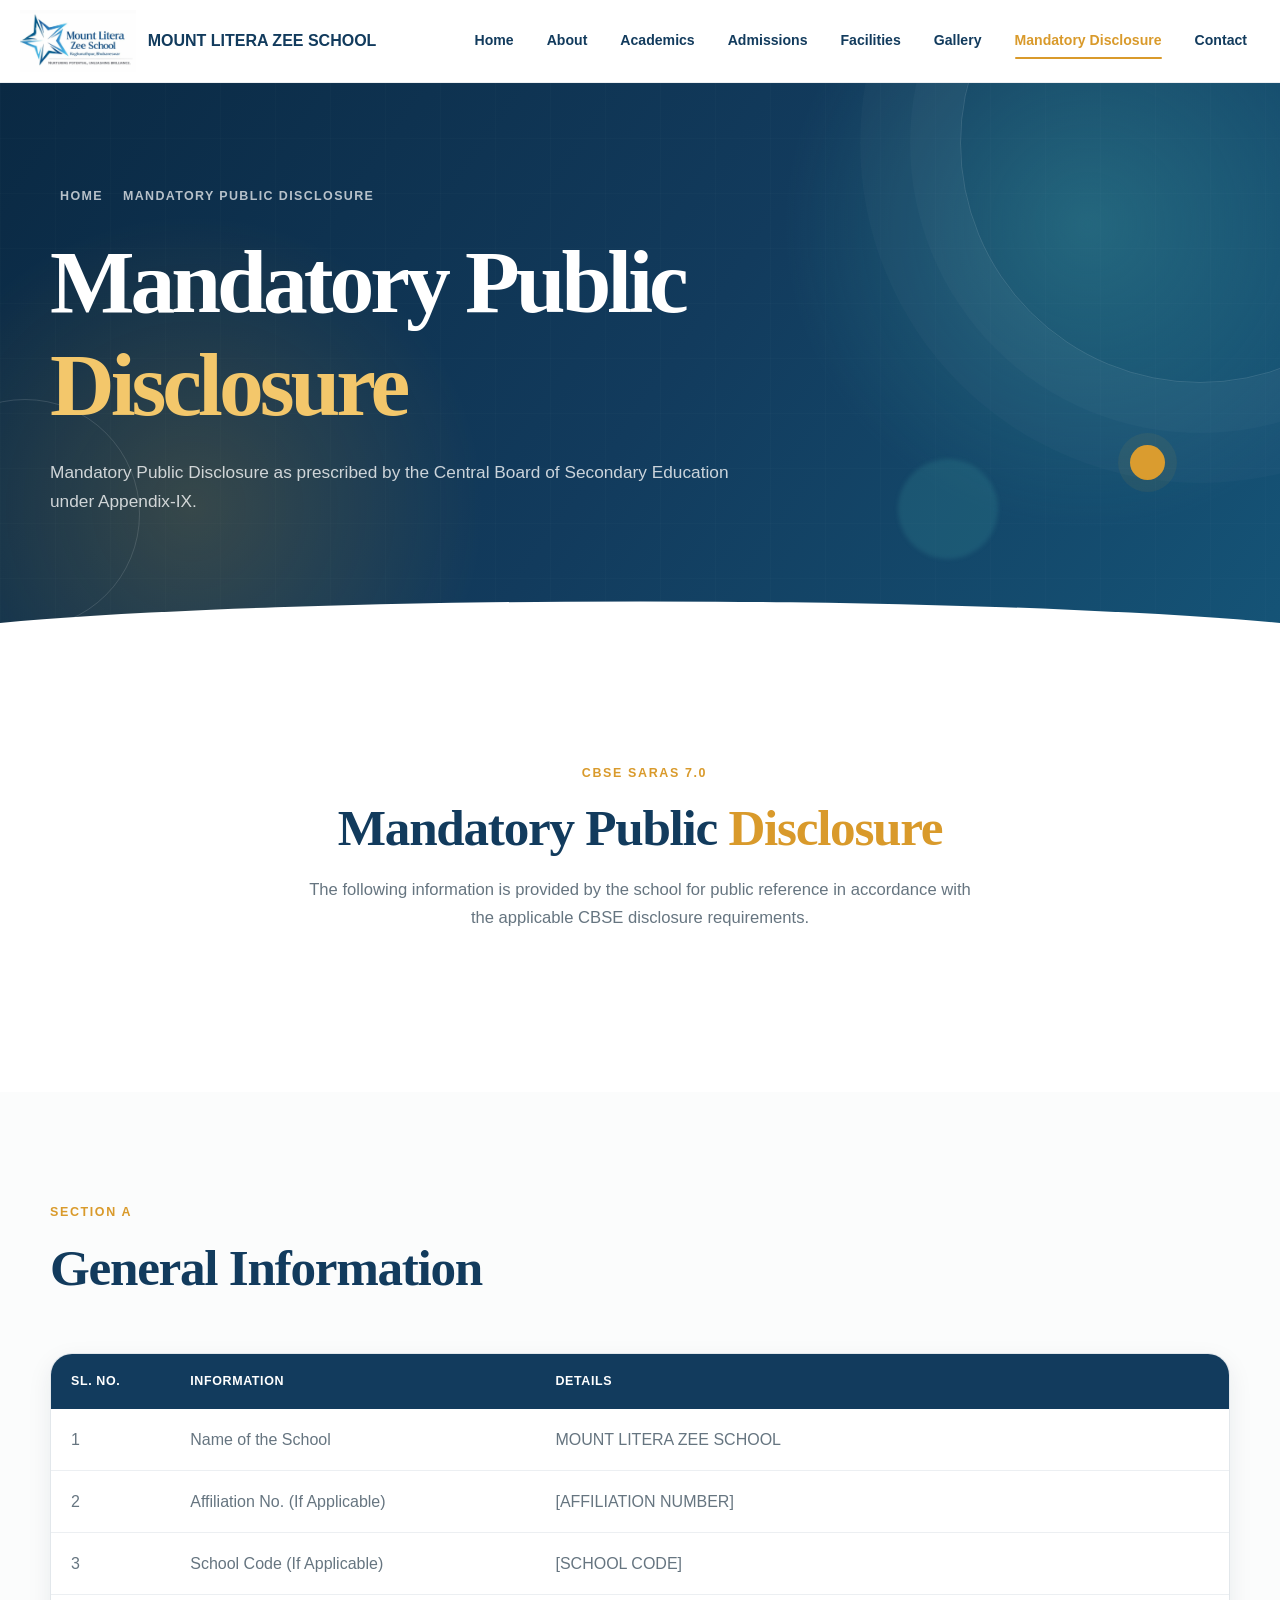
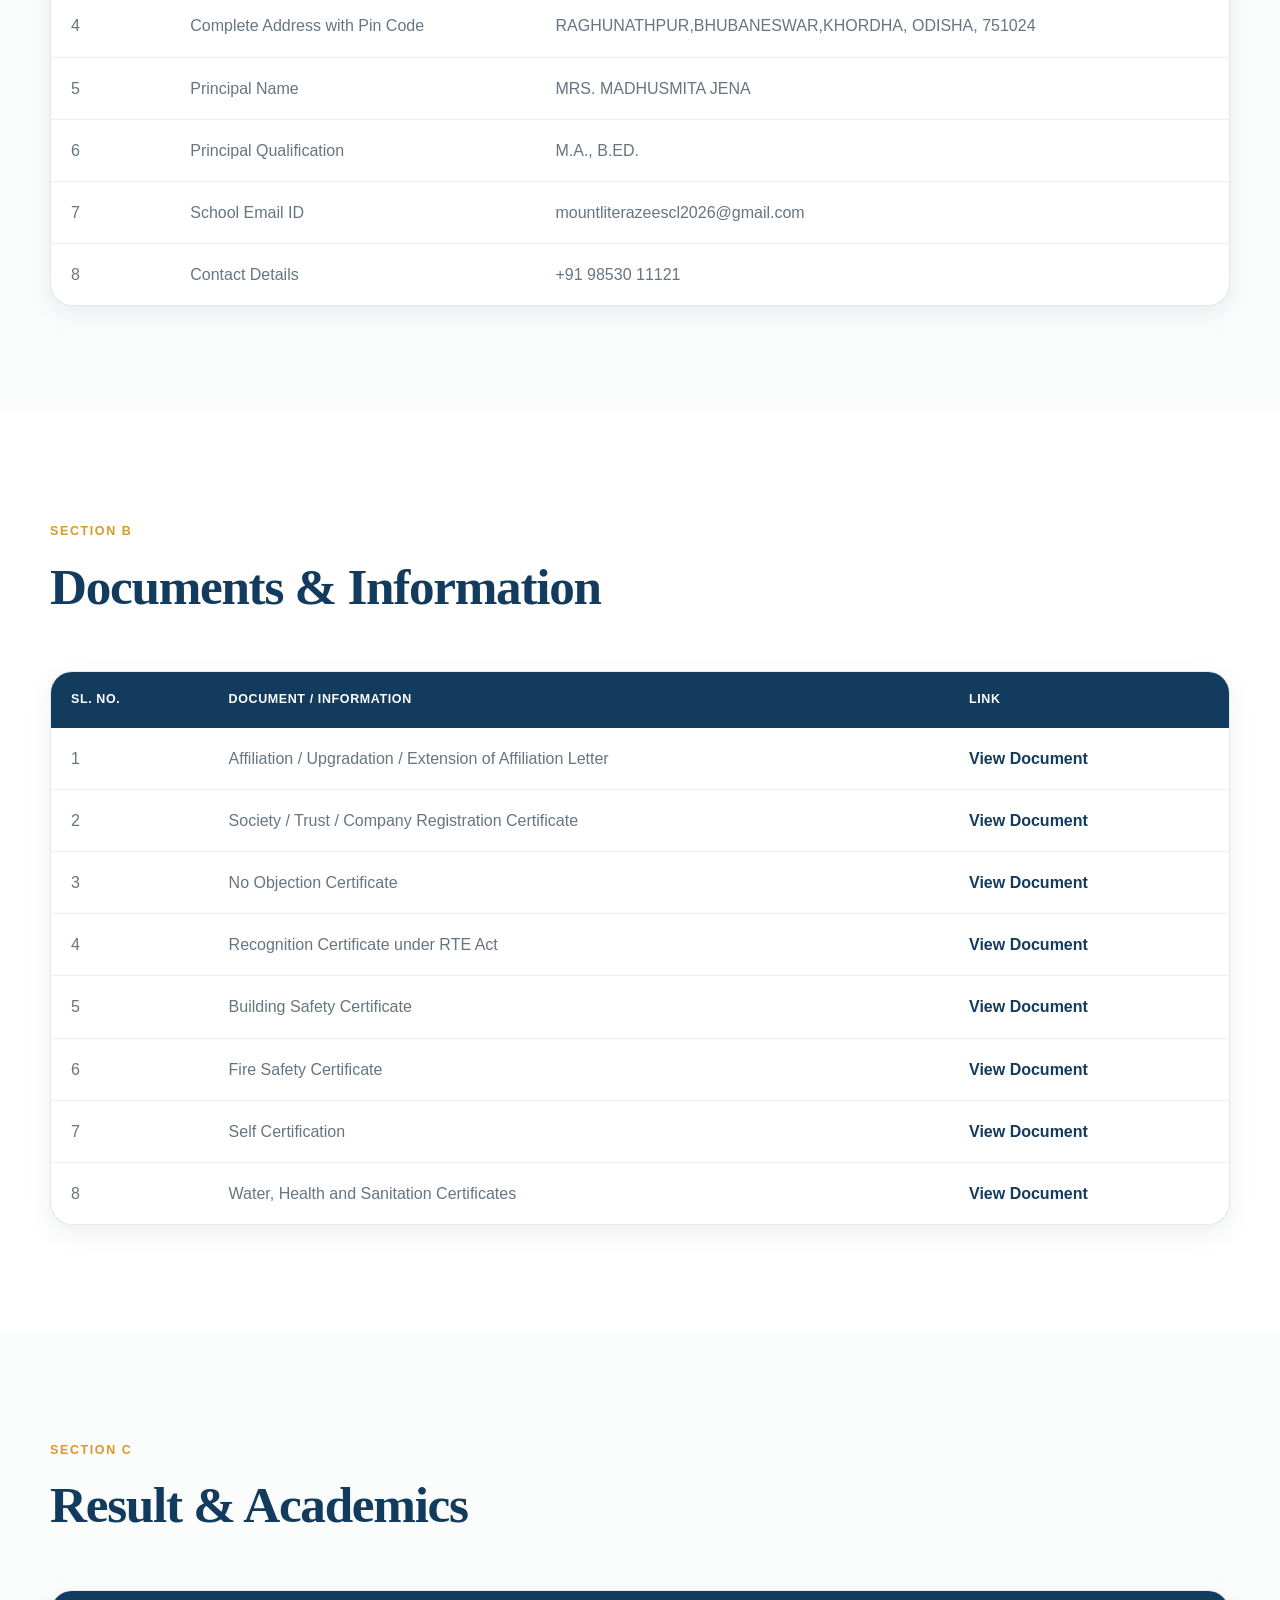
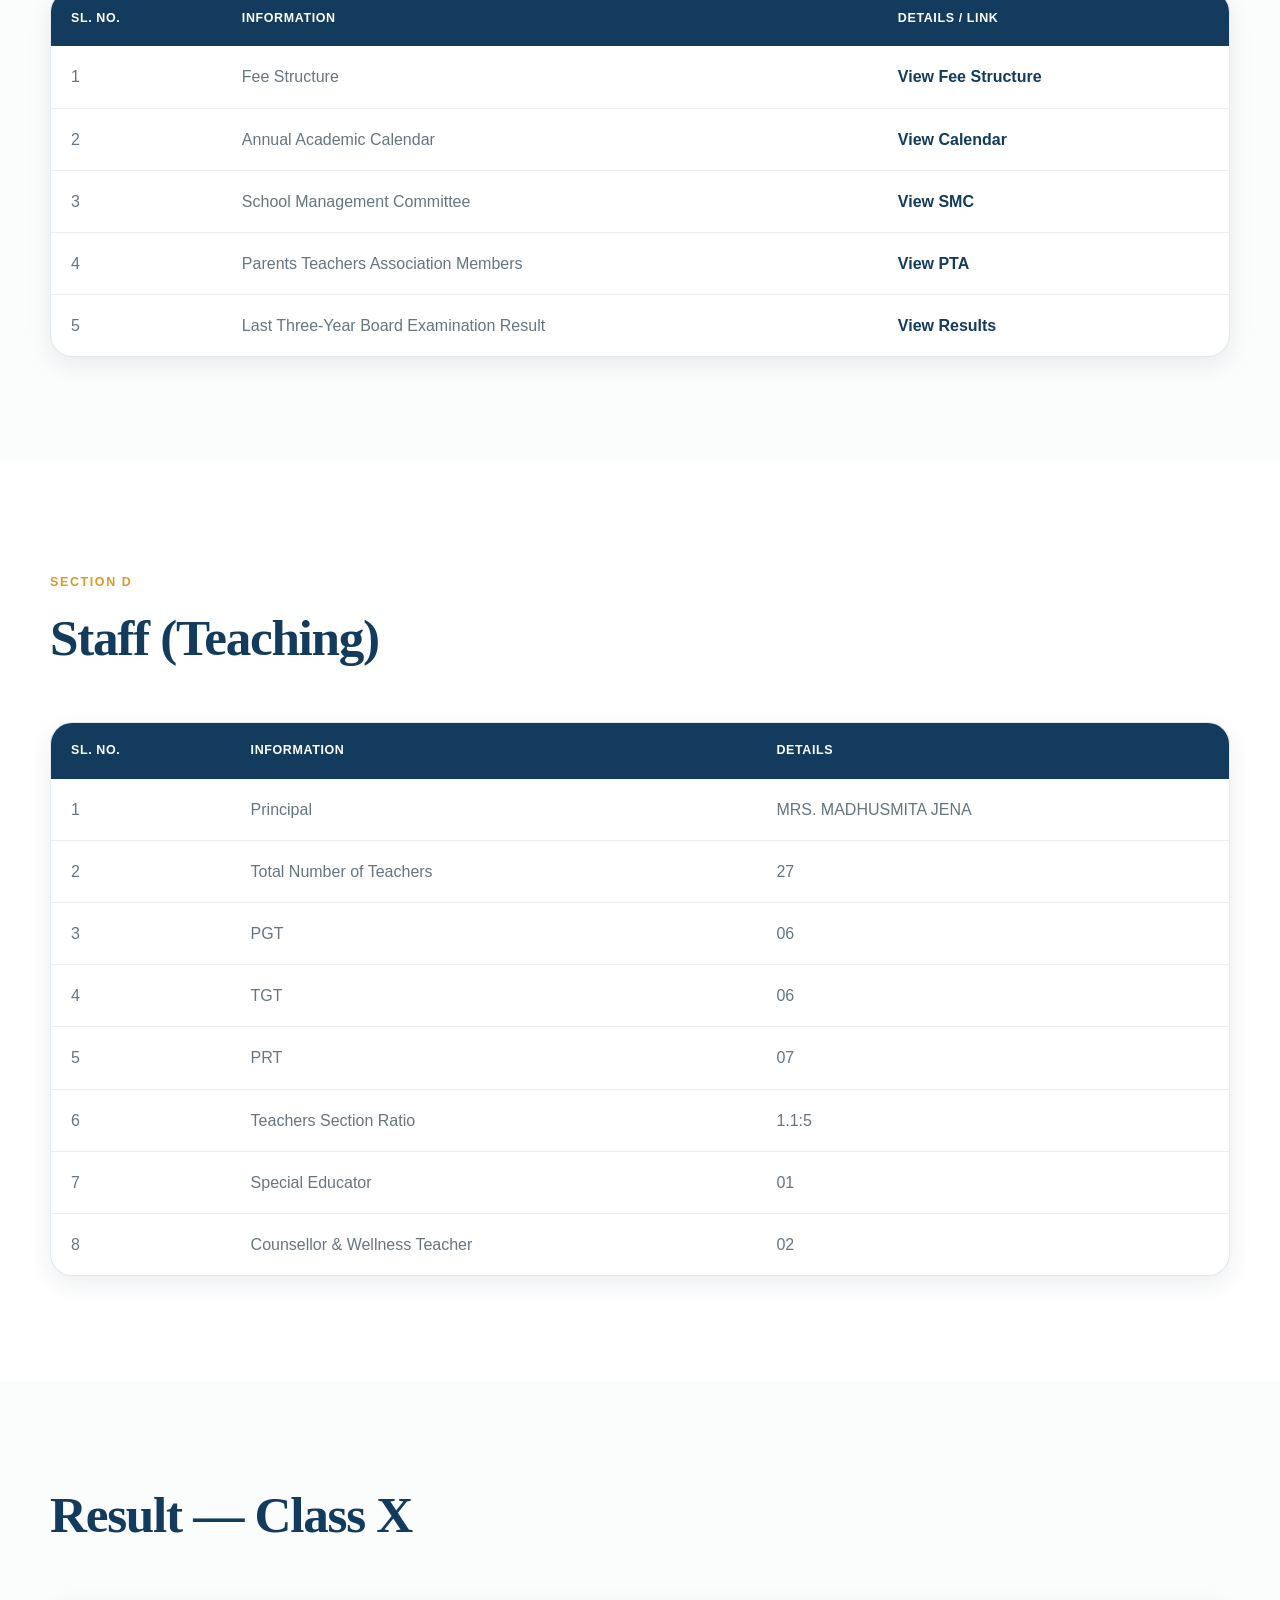
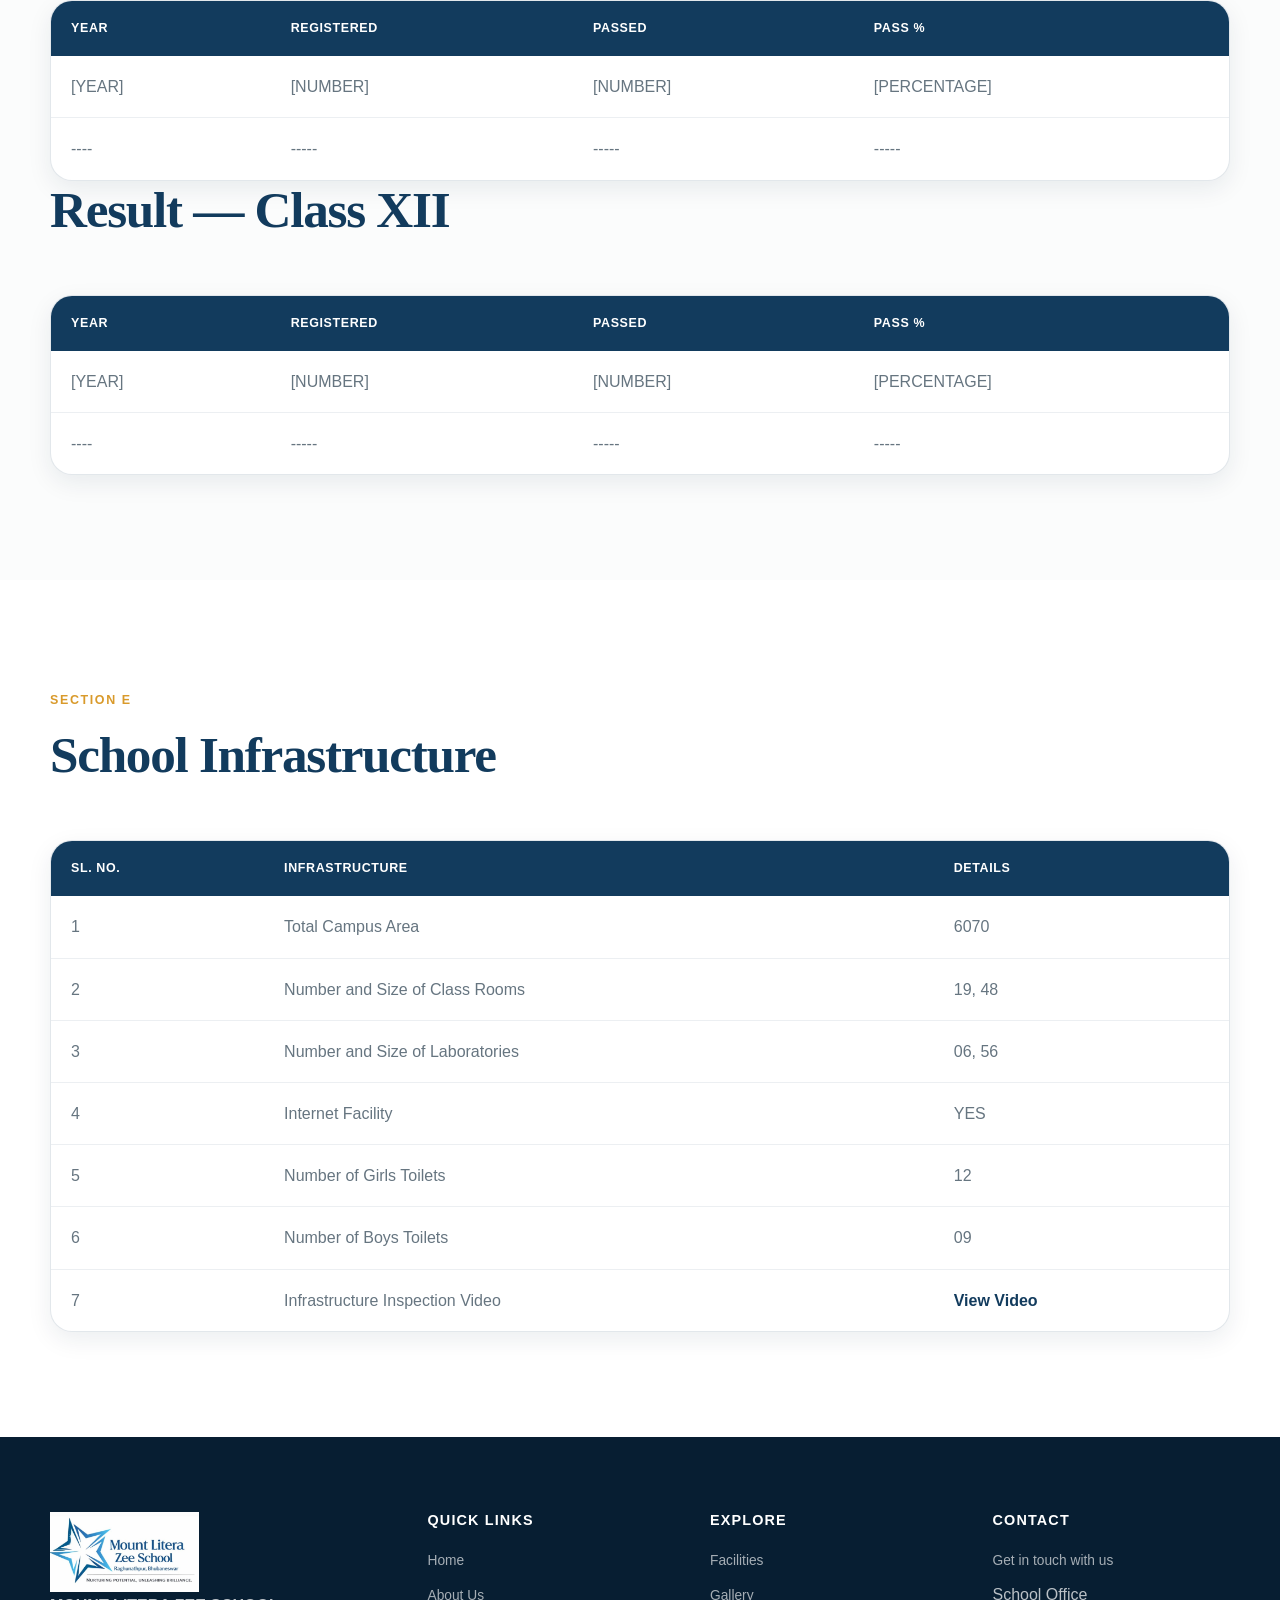
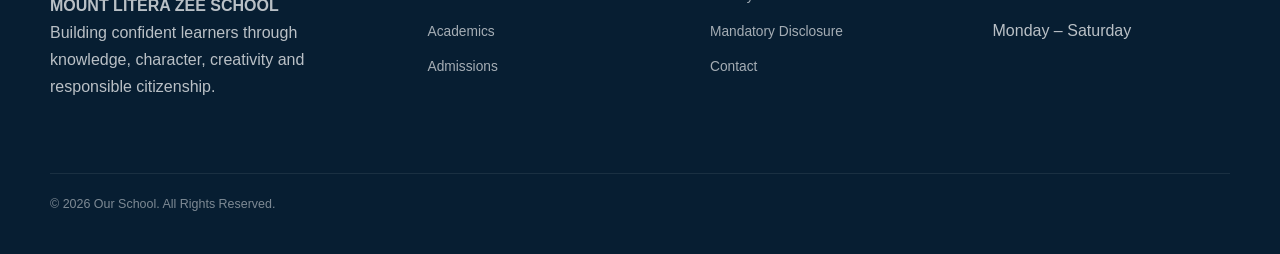
==== commit 3e7c78ea: "Update email and document links in mandatory.html Updated email and document links in mandatory.html" ====
--- a/mandatory.html
+++ b/mandatory.html
@@ -334,7 +334,7 @@
                                 </td>
 
                                 <td>
-                                    srikantparida@rediffmail.com
+                                    mountliterazeescl2026@gmail.com
                                 </td>
 
                             </tr>
@@ -442,7 +442,7 @@
                                 </td>
 
                                 <td>
-                                    <a href="documents/trust-registration.pdf"
+                                    <a href="image/TRUST.pdf"
                                        target="_blank">
 
                                         View Document
@@ -460,7 +460,7 @@
                                 </td>
 
                                 <td>
-                                    <a href="documents/noc.pdf"
+                                    <a href="image/COR.pdf"
                                        target="_blank">
 
                                         View Document
@@ -478,7 +478,7 @@
                                 </td>
 
                                 <td>
-                                    <a href="documents/rte-recognition.pdf"
+                                    <a href="image/COR.pdf"
                                        target="_blank">
 
                                         View Document
@@ -514,7 +514,7 @@
                                 </td>
 
                                 <td>
-                                    <a href="documents/fire-safety.pdf"
+                                    <a href="image/FIRE.pdf"
                                        target="_blank">
 
                                         View Document
@@ -532,7 +532,7 @@
                                 </td>
 
                                 <td>
-                                    <a href="documents/self-certification.pdf"
+                                    <a href="image/SELF.pdf"
                                        target="_blank">
 
                                         View Document
@@ -551,7 +551,7 @@
                                 </td>
 
                                 <td>
-                                    <a href="documents/water-health-sanitation.pdf"
+                                    <a href="image/WATER.pdf"
                                        target="_blank">
 
                                         View Document
@@ -1296,4 +1296,4 @@
 
 </body>
 
-</html>+</html>
